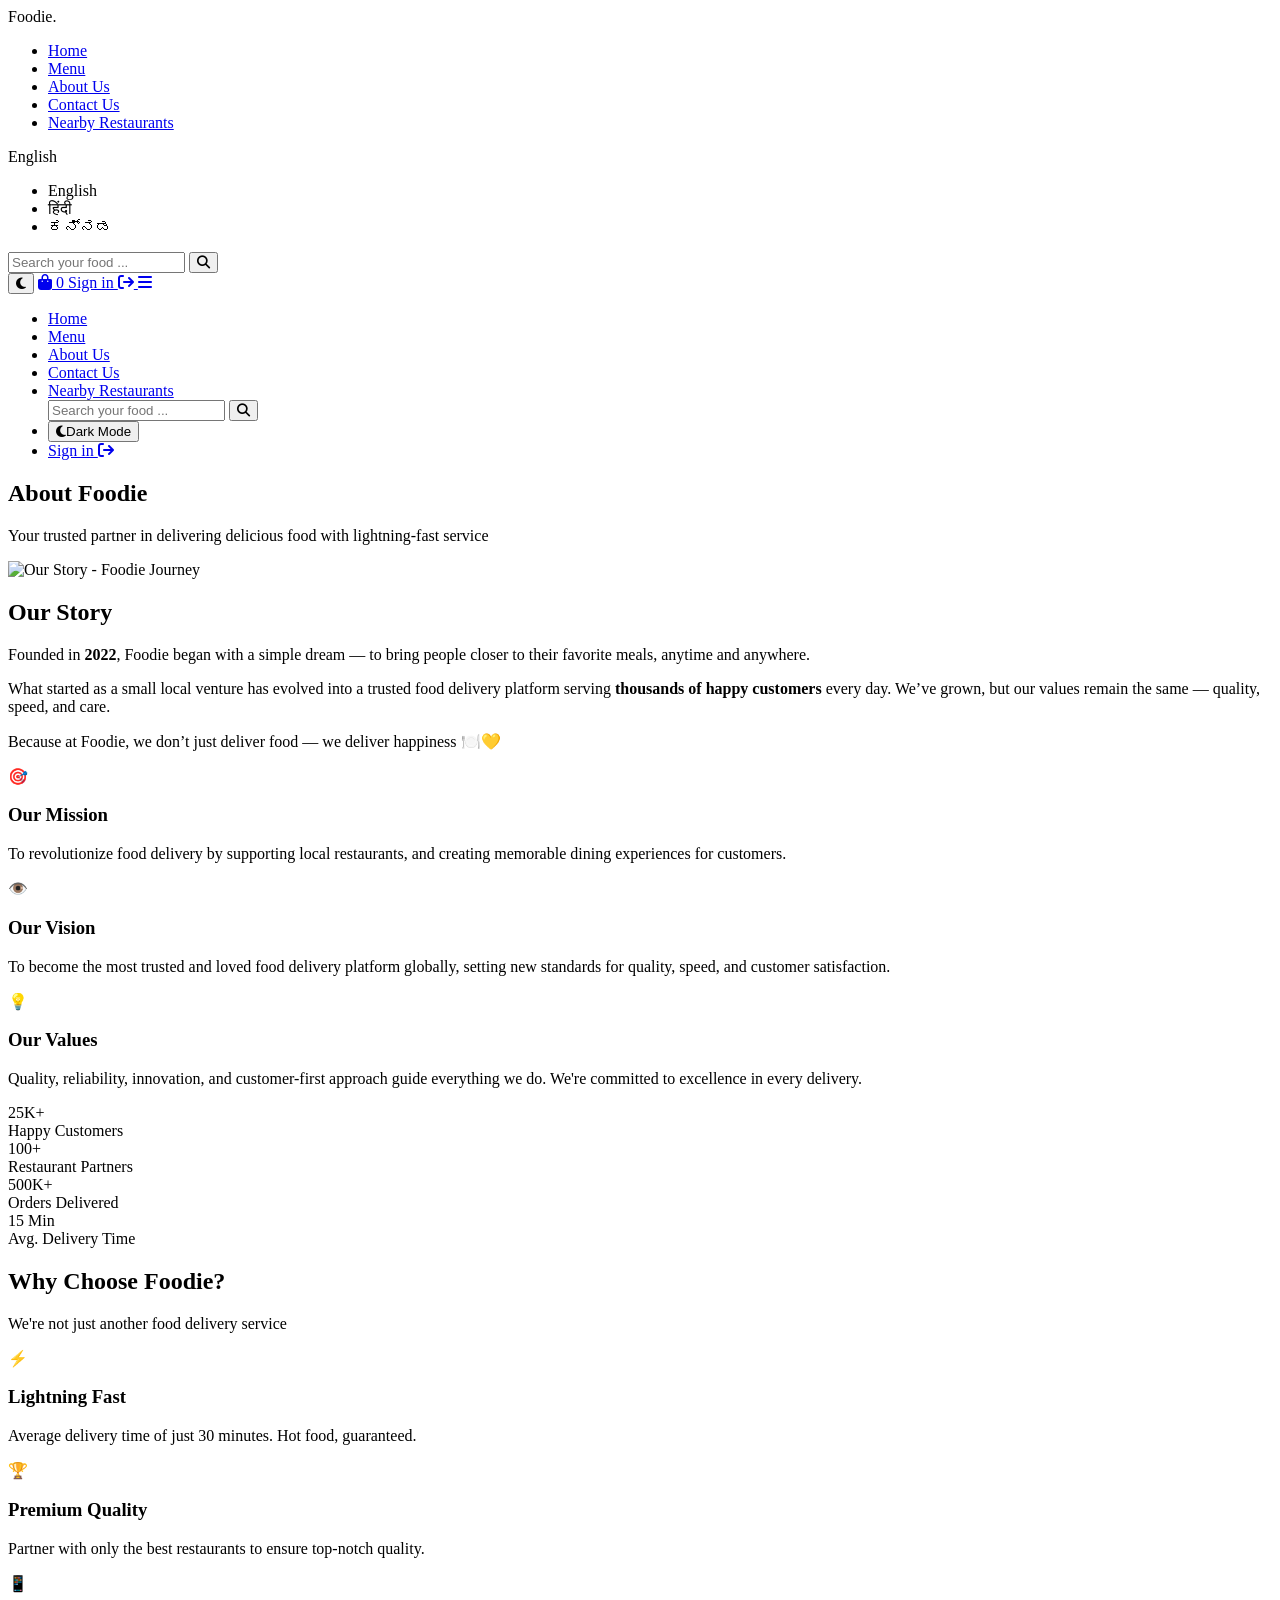
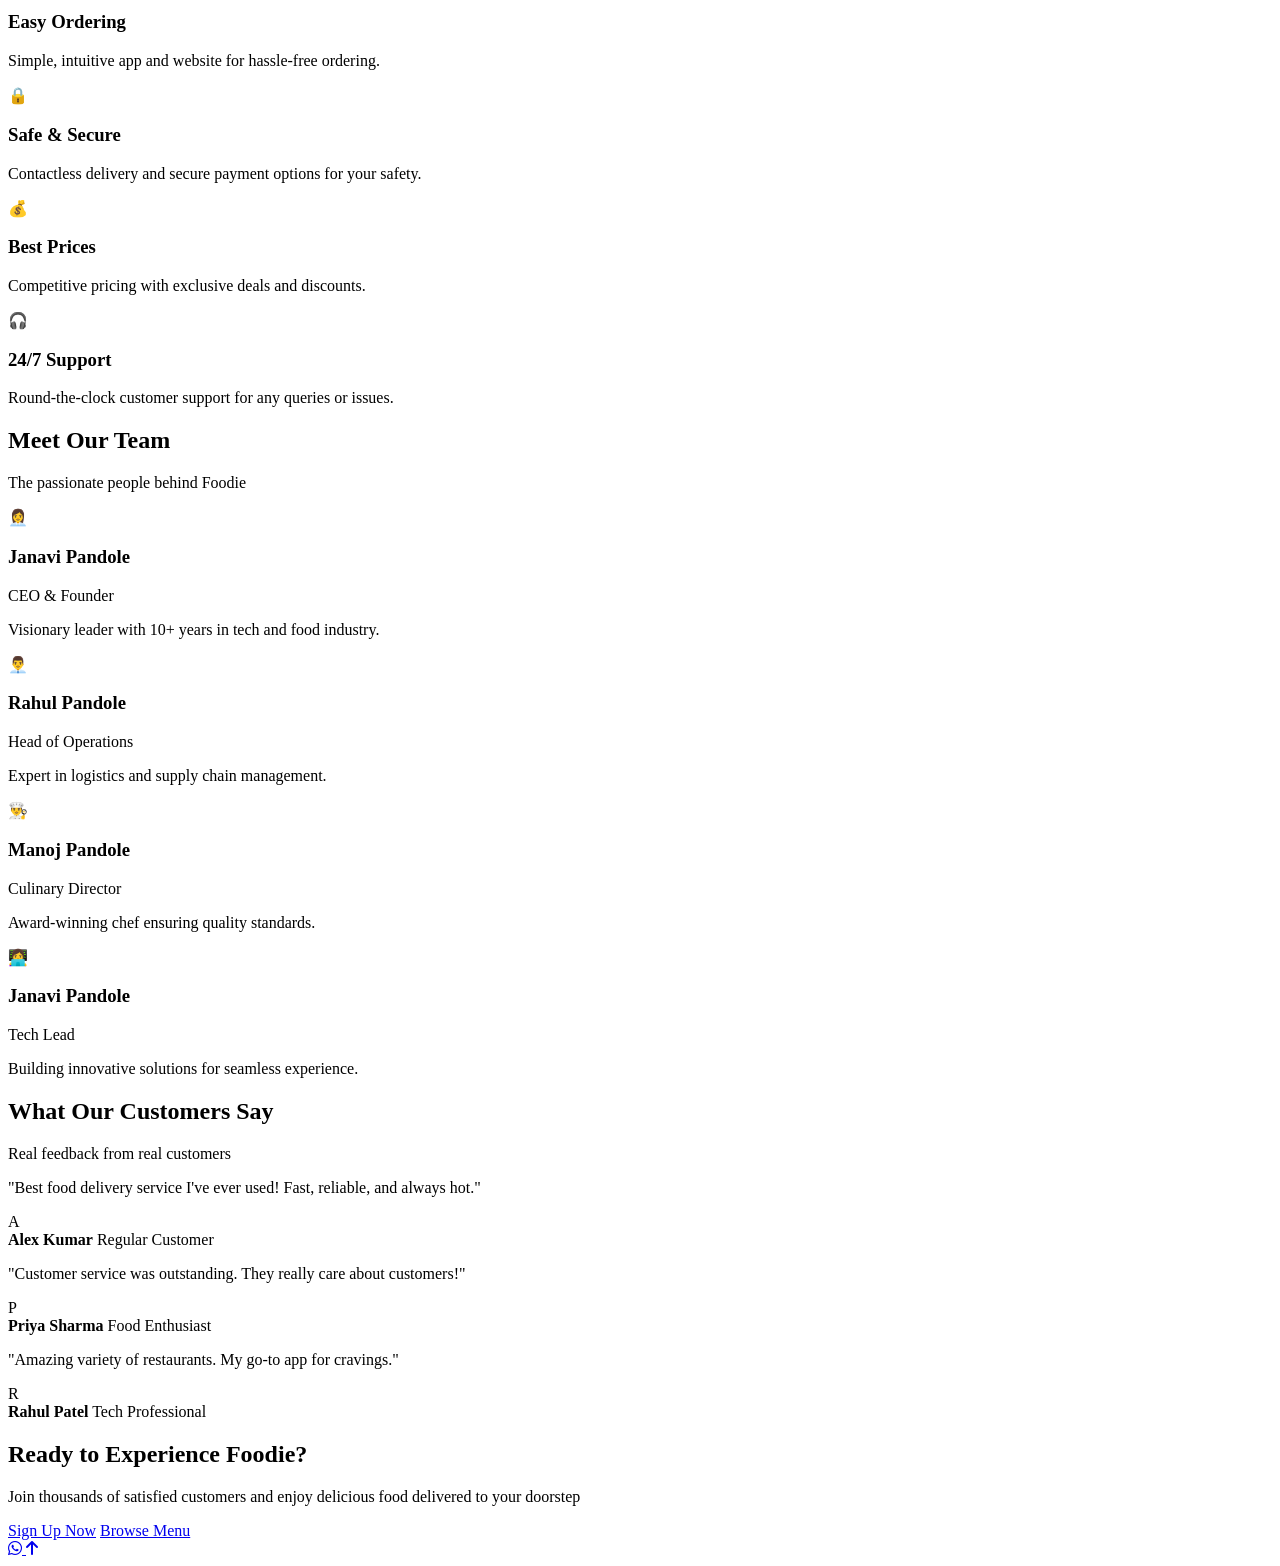
==== html/aboutUs.html @ 77c53226 "Merge pull request #529 from Dipanita45/main Add Kannada Language Support to Language Selector" ====
<!DOCTYPE html>
<html lang="en">

<head>
    <meta charset="UTF-8" />
    <meta name="viewport" content="width=device-width, initial-scale=1.0" />
    <title>Foodie - About Us</title>

    <script>
        // Immediately apply saved theme to prevent FOUC
        (function () {
            const savedTheme = localStorage.getItem('theme');
            if (savedTheme === 'dark') {
                document.documentElement.setAttribute('data-theme', 'dark');
            }
        })();
    </script>

    <link rel="icon" href="../imgs/favicon.webp" type="image/webp" />

    <!-- Font (valid CDN) -->
    <link rel="stylesheet" href="https://cdnjs.cloudflare.com/ajax/libs/font-awesome/6.5.0/css/all.min.css" />

    <link rel="stylesheet" href="../css/style.css">
    <link rel="stylesheet" href="../css/aboutUs.css" />
    <link rel="stylesheet" href="../css/cursor.css">

</head>


<body>
    <header>
        <nav class="navbar flex between wrapper">
            <div class="logo">Foodie.</div>

            <!-- DESKTOP MENU -->
            <ul class="navList flex gap-3 between">
                <li><a class="active" href="./index.html#home" data-i18n="nav.home">Home</a></li>
                <li><a href="./menu.html" data-i18n="nav.menu">Menu</a></li>
                <li><a href="./aboutUs.html" data-i18n="nav.about">About Us</a></li>
                <li><a href="./contactUs.html" data-i18n="nav.contact">Contact Us</a></li>
                <li><a href="nearbyres.html" data-i18n="nav.nearby">Nearby Restaurants</a></li>
            </ul>
            <div class="desktop-action flex gap-2">
                <!-- Language Selector -->
                <div class="custom-select" id="language-custom-select">
                    <div class="selected" tabindex="0" aria-haspopup="listbox" aria-expanded="false"
                        aria-labelledby="language-custom-select">
                        English
                    </div>
                    <ul class="options" role="listbox" tabindex="-1">
                        <li data-value="en" role="option" aria-selected="true">English</li>
                        <li data-value="hi" role="option">हिंदी</li>
                        <li data-value="kn" role="option">ಕನ್ನಡ</li>
                    </ul>
                </div>

                <!-- Search Input -->
                <form class="navbar-search" action="#" method="get">
                    <input type="text" name="search" id="navbar-search" placeholder="Search your food ..."
                        aria-label="Search menu items">
                    <button type="submit" id="navbar-search-btn" aria-label="Search">
                        <i class="fa-solid fa-magnifying-glass"></i>
                    </button>
                </form>

                <!-- Theme toggle -->
                <button class="desktop-action theme-toggle" aria-label="Toggle dark mode">
                    <i class="fa-solid fa-moon"></i>
                </button>

                <!-- Cart Icon -->
                <a href="./checkout.html" class="cart-icon">
                    <i class="fa-solid fa-bag-shopping"></i>
                    <span class="cart-value">0</span>
                </a>

                <!-- Sign-in button -->
                <a href="./signup.html" class="btn">
                    Sign in&nbsp;<i class="fa-solid fa-arrow-right-from-bracket"></i>
                </a>

                <!-- Hamburger -->
                <a href="#" class="hamberger"><i class="fa-solid fa-bars"></i></a>
            </div>


            <!-- MOBILE MENU -->
            <ul class="mobile-menu">
                <li><a class="active" href="./index.html#home" data-i18n="nav.home">Home</a></li>
                <li><a href="./menu.html" data-i18n="nav.menu">Menu</a></li>
                <li><a href="./aboutUs.html" data-i18n="nav.about">About Us</a></li>
                <li><a href="./contactUs.html" data-i18n="nav.contact">Contact Us</a></li>
                <li><a href="nearbyres.html" data-i18n="nav.nearby">Nearby Restaurants</a></li>
                <!-- Search Input -->
                <form class="navbar-search" action="#" method="get">
                    <input type="text" name="search" id="navbar-search" placeholder="Search your food ..."
                        aria-label="Search menu items">
                    <button type="submit" id="navbar-search-btn" aria-label="Search">
                        <i class="fa-solid fa-magnifying-glass"></i>
                    </button>
                </form>
                <li>
                    <button class="theme-toggle mobile-theme-toggle" aria-label="Toggle dark mode">
                        <i class="fa-solid fa-moon"></i><span>Dark Mode</span>
                    </button>
                </li>
                <li>
                    <a href="./signup.html" class="btn">
                        Sign in&nbsp;<i class="fa-solid fa-arrow-right-from-bracket"></i>
                    </a>
                </li>
            </ul>
        </nav>
    </header>

    <!-- Hero Section -->
    <section class="hero">
        <h1>About <span id="foodie-color">Foodie</span></h1>
        <p data-i18n="aboutUs.hero.subtitle">Your trusted partner in delivering delicious food with lightning-fast
            service</p>
    </section>
    <!-- Our Story Section -->
    <section class="story-section">
        <div class="story-wrapper">
            <div class="story-image">
                <img src="https://images.unsplash.com/photo-1504674900247-0877df9cc836"
                    alt="Our Story - Foodie Journey">
            </div>

            <div class="story-text">
                <h2 class="story-title">Our Story</h2>
                <p class="story-intro">
                    Founded in <strong>2022</strong>, <span class="brand">Foodie</span> began with a simple dream —
                    to bring people closer to their favorite meals, anytime and anywhere.
                </p>
                <p>
                    What started as a small local venture has evolved into a trusted food delivery platform
                    serving <strong>thousands of happy customers</strong> every day. We’ve grown, but our values
                    remain the same — quality, speed, and care.
                </p>
                <p class="story-highlight">
                    Because at <span class="brand">Foodie</span>, we don’t just deliver food —
                    <span class="highlight-text">we deliver happiness 🍽️💛</span>
                </p>
            </div>
        </div>
    </section>



    <section class="mission-section">
        <div class="mission-container">

            <div class="mission-card">
                <div class="mission-inner">
                    <div class="mission-front">
                        <div class="mission-icon">🎯</div>
                        <h3 data-i18n="aboutUs.mission.mission.title">Our Mission</h3>
                    </div>
                    <div class="mission-back">
                        <p data-i18n="aboutUs.mission.mission.description">To revolutionize food delivery by supporting
                            local restaurants, and creating memorable dining experiences for customers.</p>
                    </div>
                </div>
            </div>

            <div class="mission-card">
                <div class="mission-inner">
                    <div class="mission-front">
                        <div class="mission-icon">👁️</div>
                        <h3 data-i18n="aboutUs.mission.vision.title">Our Vision</h3>
                    </div>
                    <div class="mission-back">
                        <p data-i18n="aboutUs.mission.vision.description">To become the most trusted and loved food
                            delivery platform globally, setting new standards for quality, speed, and customer
                            satisfaction.</p>
                    </div>
                </div>
            </div>

            <div class="mission-card">
                <div class="mission-inner">
                    <div class="mission-front">
                        <div class="mission-icon">💡</div>
                        <h3 data-i18n="aboutUs.mission.values.title">Our Values</h3>
                    </div>
                    <div class="mission-back">
                        <p data-i18n="aboutUs.mission.values.description">Quality, reliability, innovation, and
                            customer-first approach guide everything we do. We're committed to excellence in every
                            delivery.</p>
                    </div>
                </div>
            </div>

        </div>
    </section>


    <!-- Stats Section -->
    <section class="stats-section">
        <div class="stats-container">
            <div class="stat-card">
                <div class="stat-number">25K+</div>
                <div class="stat-label" data-i18n="aboutUs.stats.customers">Happy Customers</div>
            </div>
            <div class="stat-card">
                <div class="stat-number">100+</div>
                <div class="stat-label" data-i18n="aboutUs.stats.partners">Restaurant Partners</div>
            </div>
            <div class="stat-card">
                <div class="stat-number">500K+</div>
                <div class="stat-label" data-i18n="aboutUs.stats.orders">Orders Delivered</div>
            </div>
            <div class="stat-card">
                <div class="stat-number">15 Min</div>
                <div class="stat-label" data-i18n="aboutUs.stats.time">Avg. Delivery Time</div>
            </div>
        </div>
    </section>

    <!-- Why Choose Us Section -->
    <section class="why-choose-section">
        <div class="why-choose-header">
            <h2 data-i18n="aboutUs.whyChoose.title">Why Choose Foodie?</h2>
            <p data-i18n="aboutUs.whyChoose.subtitle">We're not just another food delivery service</p>
        </div>
        <div class="features-grid">
            <div class="feature-card">
                <div class="feature-icon">⚡</div>
                <h3 data-i18n="aboutUs.whyChoose.features.fast.title">Lightning Fast</h3>
                <p data-i18n="aboutUs.whyChoose.features.fast.description">Average delivery time of just 30 minutes. Hot
                    food, guaranteed.</p>
            </div>
            <div class="feature-card">
                <div class="feature-icon">🏆</div>
                <h3 data-i18n="aboutUs.whyChoose.features.quality.title">Premium Quality</h3>
                <p data-i18n="aboutUs.whyChoose.features.quality.description">Partner with only the best restaurants to
                    ensure top-notch quality.</p>
            </div>
            <div class="feature-card">
                <div class="feature-icon">📱</div>
                <h3 data-i18n="aboutUs.whyChoose.features.easy.title">Easy Ordering</h3>
                <p data-i18n="aboutUs.whyChoose.features.easy.description">Simple, intuitive app and website for
                    hassle-free ordering.</p>
            </div>
            <div class="feature-card">
                <div class="feature-icon">🔒</div>
                <h3 data-i18n="aboutUs.whyChoose.features.secure.title">Safe & Secure</h3>
                <p data-i18n="aboutUs.whyChoose.features.secure.description">Contactless delivery and secure payment
                    options for your safety.</p>
            </div>
            <div class="feature-card">
                <div class="feature-icon">💰</div>
                <h3 data-i18n="aboutUs.whyChoose.features.prices.title">Best Prices</h3>
                <p data-i18n="aboutUs.whyChoose.features.prices.description">Competitive pricing with exclusive deals
                    and discounts.</p>
            </div>
            <div class="feature-card">
                <div class="feature-icon">🎧</div>
                <h3 data-i18n="aboutUs.whyChoose.features.support.title">24/7 Support</h3>
                <p data-i18n="aboutUs.whyChoose.features.support.description">Round-the-clock customer support for any
                    queries or issues.</p>
            </div>
        </div>
    </section>

    <!-- Team Section -->
    <section class="team-section">
        <div class="team-header">
            <h2 data-i18n="aboutUs.team.title">Meet Our Team</h2>
            <p data-i18n="aboutUs.team.subtitle">The passionate people behind Foodie</p>
        </div>
        <div class="team-grid">
            <div class="team-card">
                <div class="team-photo">👩‍💼</div>
                <h3 data-i18n="aboutUs.team.members.janavi.name">Janavi Pandole</h3>
                <p class="team-role" data-i18n="aboutUs.team.members.janavi.role">CEO & Founder</p>
                <p class="team-bio" data-i18n="aboutUs.team.members.janavi.bio">Visionary leader with 10+ years in tech
                    and food industry.</p>
            </div>
            <div class="team-card">
                <div class="team-photo">👨‍💼</div>
                <h3 data-i18n="aboutUs.team.members.rahul.name">Rahul Pandole</h3>
                <p class="team-role" data-i18n="aboutUs.team.members.rahul.role">Head of Operations</p>
                <p class="team-bio" data-i18n="aboutUs.team.members.rahul.bio">Expert in logistics and supply chain
                    management.</p>
            </div>
            <div class="team-card">
                <div class="team-photo">👨‍🍳</div>
                <h3 data-i18n="aboutUs.team.members.manoj.name">Manoj Pandole</h3>
                <p class="team-role" data-i18n="aboutUs.team.members.manoj.role">Culinary Director</p>
                <p class="team-bio" data-i18n="aboutUs.team.members.manoj.bio">Award-winning chef ensuring quality
                    standards.</p>
            </div>
            <div class="team-card">
                <div class="team-photo">👩‍💻</div>
                <h3 data-i18n="aboutUs.team.members.janaviTech.name">Janavi Pandole</h3>
                <p class="team-role" data-i18n="aboutUs.team.members.janaviTech.role">Tech Lead</p>
                <p class="team-bio" data-i18n="aboutUs.team.members.janaviTech.bio">Building innovative solutions for
                    seamless experience.</p>
            </div>
        </div>
    </section>

    <!-- Testimonials Section -->
    <section class="testimonials-section">
        <div class="testimonials-header">
            <h2>What Our Customers Say</h2>
            <p>Real feedback from real customers</p>
        </div>

        <div class="testimonial-slider">
            <div class="testimonial-track">

                <!-- Card 1 -->
                <div class="testimonial-card" data-rating="5">
                    <div class="stars">
                        <span class="stars-fill"></span>
                    </div>
                    <p class="testimonial-text">
                        "Best food delivery service I've ever used! Fast, reliable, and always hot."
                    </p>
                    <div class="testimonial-author">
                        <div class="author-avatar">A</div>
                        <div>
                            <strong>Alex Kumar</strong>
                            <span>Regular Customer</span>
                        </div>
                    </div>
                </div>

                <!-- Card 2 -->
                <div class="testimonial-card" data-rating="5">
                    <div class="stars">
                        <span class="stars-fill"></span>
                    </div>
                    <p class="testimonial-text">
                        "Customer service was outstanding. They really care about customers!"
                    </p>
                    <div class="testimonial-author">
                        <div class="author-avatar">P</div>
                        <div>
                            <strong>Priya Sharma</strong>
                            <span>Food Enthusiast</span>
                        </div>
                    </div>
                </div>

                <!-- Card 3 -->
                <div class="testimonial-card" data-rating="4">
                    <div class="stars">
                        <span class="stars-fill"></span>
                    </div>
                    <p class="testimonial-text">
                        "Amazing variety of restaurants. My go-to app for cravings."
                    </p>
                    <div class="testimonial-author">
                        <div class="author-avatar">R</div>
                        <div>
                            <strong>Rahul Patel</strong>
                            <span>Tech Professional</span>
                        </div>
                    </div>
                </div>

            </div>
        </div>
    </section>


    <!-- CTA Section -->
    <section class="cta-section">
        <div class="cta-content">
            <h2 data-i18n="aboutUs.cta.title">Ready to Experience Foodie?</h2>
            <p data-i18n="aboutUs.cta.subtitle">Join thousands of satisfied customers and enjoy delicious food delivered
                to your doorstep</p>
            <div class="cta-buttons">
                <a href="../html/signup.html" class="cta-btn primary" data-i18n="aboutUs.cta.signUp">Sign Up Now</a>
                <a href="../html/menu.html" class="cta-btn primary" data-i18n="aboutUs.cta.browseMenu">Browse Menu</a>
            </div>
        </div>
    </section>
    <footer id="contacts" data-aos="fade-up"></footer>

    <a href="https://wa.me/911234567890" class="whatsapp-fab" target="_blank" rel="noopener noreferrer"
        aria-label="Chat on WhatsApp" title="Chat on WhatsApp">
        <i class="fa-brands fa-whatsapp"></i>
    </a>

    <a href="#home" class="back-to-top" aria-label="Back to top">
        <i class="fa-solid fa-arrow-up"></i>
    </a>

    <script>
        // Theme Toggle with smooth icon transition
        (function () {
            const themeToggles = document.querySelectorAll('.theme-toggle');
            const html = document.documentElement;

            // Initial theme setting is now handled by the inline script in the head.
            // This script only updates the icon and sets up event listeners.

            // Update icon based on theme (guarded)
            function updateThemeIcon() {
                themeToggles.forEach(toggle => {
                    if (!toggle) return;
                    const icon = toggle.querySelector('i');
                    if (!icon) return;
                    if (html.getAttribute('data-theme') === 'dark') {
                        icon.style.transform = 'rotate(360deg) scale(0)';
                        setTimeout(() => {
                            icon.className = 'fa-solid fa-sun';
                            icon.style.transform = 'rotate(0deg) scale(1)';
                        }, 250);
                    } else {
                        icon.style.transform = 'rotate(-360deg) scale(0)';
                        setTimeout(() => {
                            icon.className = 'fa-solid fa-moon';
                            icon.style.transform = 'rotate(0deg) scale(1)';
                        }, 250);
                    }
                });
            }

            updateThemeIcon(); // Call once on load to set initial icon

            themeToggles.forEach(toggle => {
                if (toggle) {
                    toggle.addEventListener('click', () => {
                        const currentTheme = html.getAttribute('data-theme');
                        const newTheme = currentTheme === 'dark' ? 'light' : 'dark';
                        html.setAttribute('data-theme', newTheme);
                        localStorage.setItem('theme', newTheme);
                        updateThemeIcon();
                    });
                }
            });
        })();

        // Mobile Menu Toggle (guarded)
        (function () {
            const hamburger = document.querySelector('.hamberger');
            const mobileMenu = document.querySelector('.mobile-menu');
            if (hamburger && mobileMenu) {
                hamburger.addEventListener('click', (e) => {
                    e.preventDefault();
                    mobileMenu.classList.toggle('mobile-menu-active');
                });
            }
        })();

        // Back to Top (guarded)
        (function () {
            const backToTop = document.querySelector('.back-to-top');
            if (!backToTop) return;
            window.addEventListener('scroll', () => {
                if (window.scrollY > 400) backToTop.classList.add('visible');
                else backToTop.classList.remove('visible');
            });
            backToTop.addEventListener('click', (e) => {
                e.preventDefault();
                window.scrollTo({ top: 0, behavior: 'smooth' });
            });
        })();
    </script>
    <script>
        document.querySelectorAll('.testimonial-card').forEach(card => {
            const rating = card.dataset.rating;
            const fill = card.querySelector('.stars-fill');
            fill.style.setProperty('--rating-width', `${rating * 20}%`);
        });
    </script>


    <script src="../js/i18n.js"></script>
    <script src="../js/footer.js"></script>
    <script src="../js/cursor.js"></script>
    <script src="../js/app.js"></script>
    <script src="../js/i18n.js"></script>

</body>

</html>
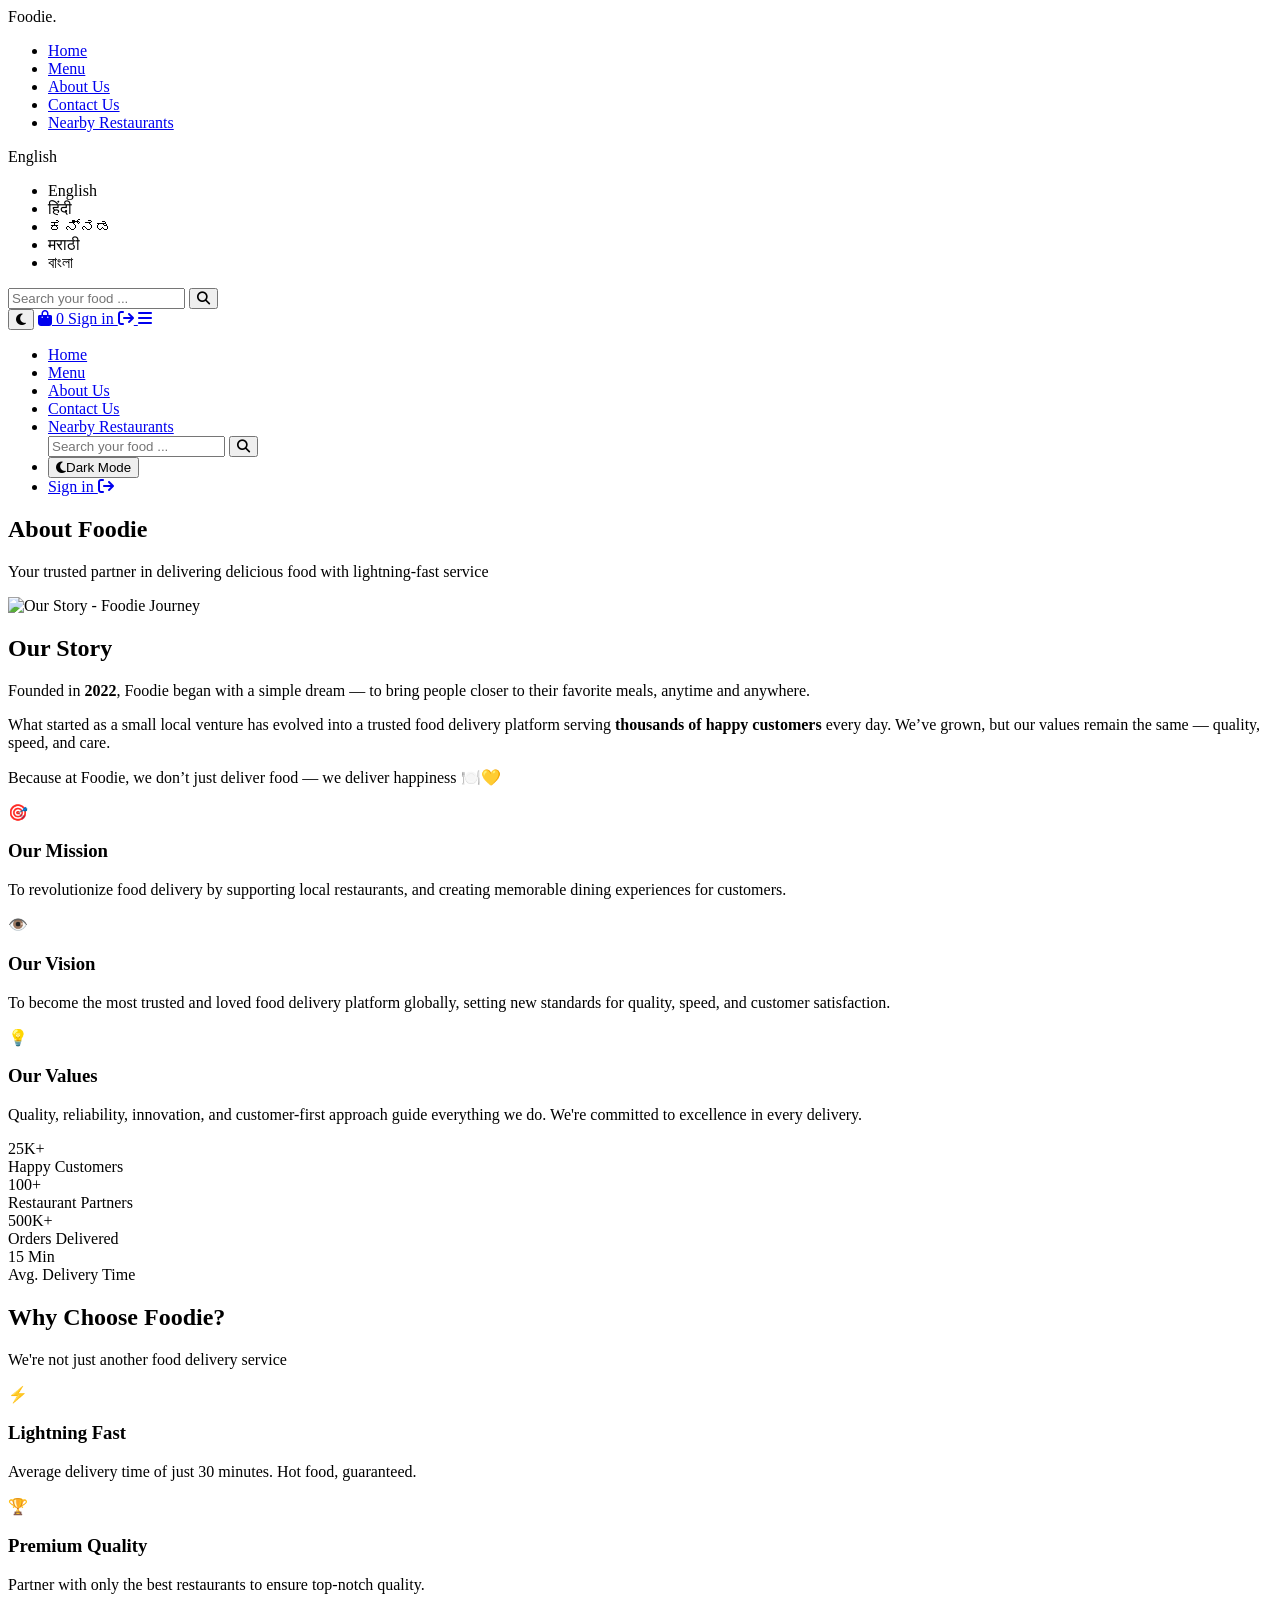
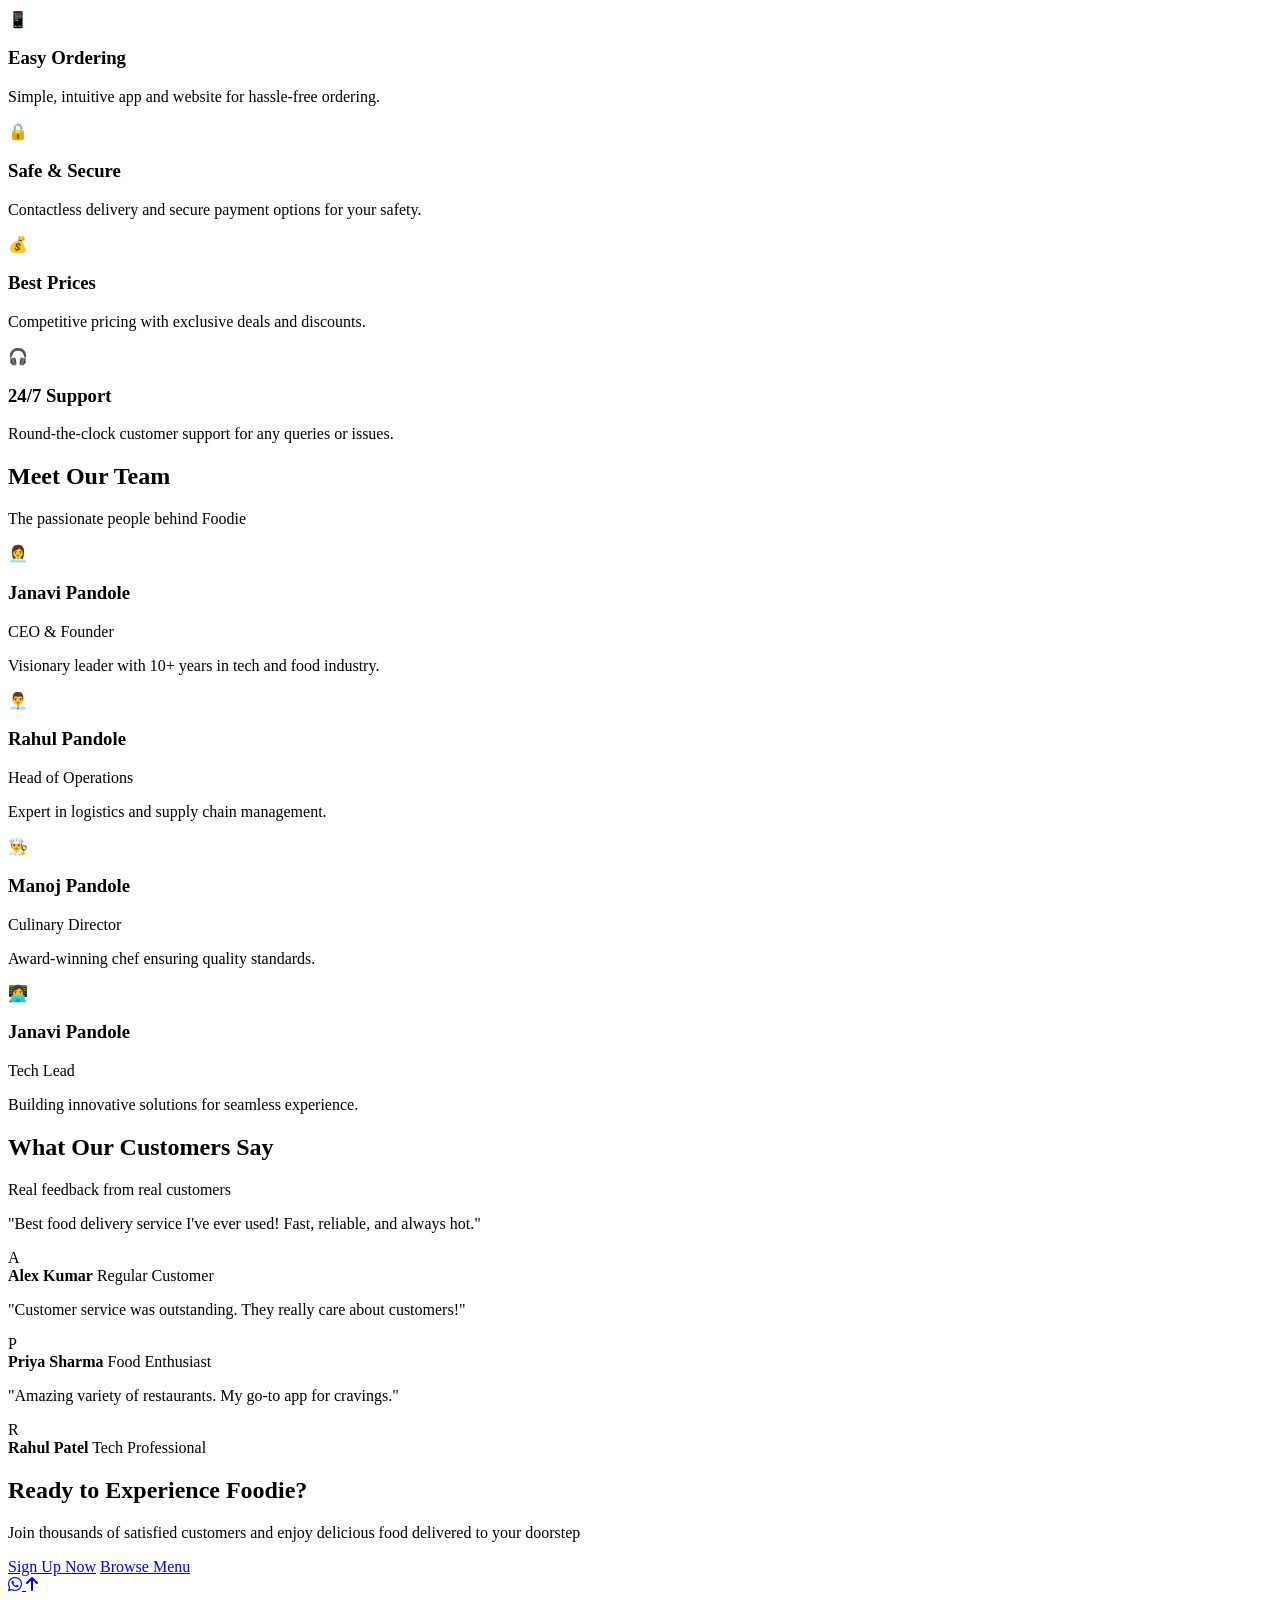
==== commit 7e56f70d: "Updated" ====
--- a/html/aboutUs.html
+++ b/html/aboutUs.html
@@ -52,6 +52,8 @@
                         <li data-value="en" role="option" aria-selected="true">English</li>
                         <li data-value="hi" role="option">हिंदी</li>
                         <li data-value="kn" role="option">ಕನ್ನಡ</li>
+                        <li data-value="mr" role="option">मराठी</li>
+                        <li data-value="bn" role="option">বাংলা</li>
                     </ul>
                 </div>
 
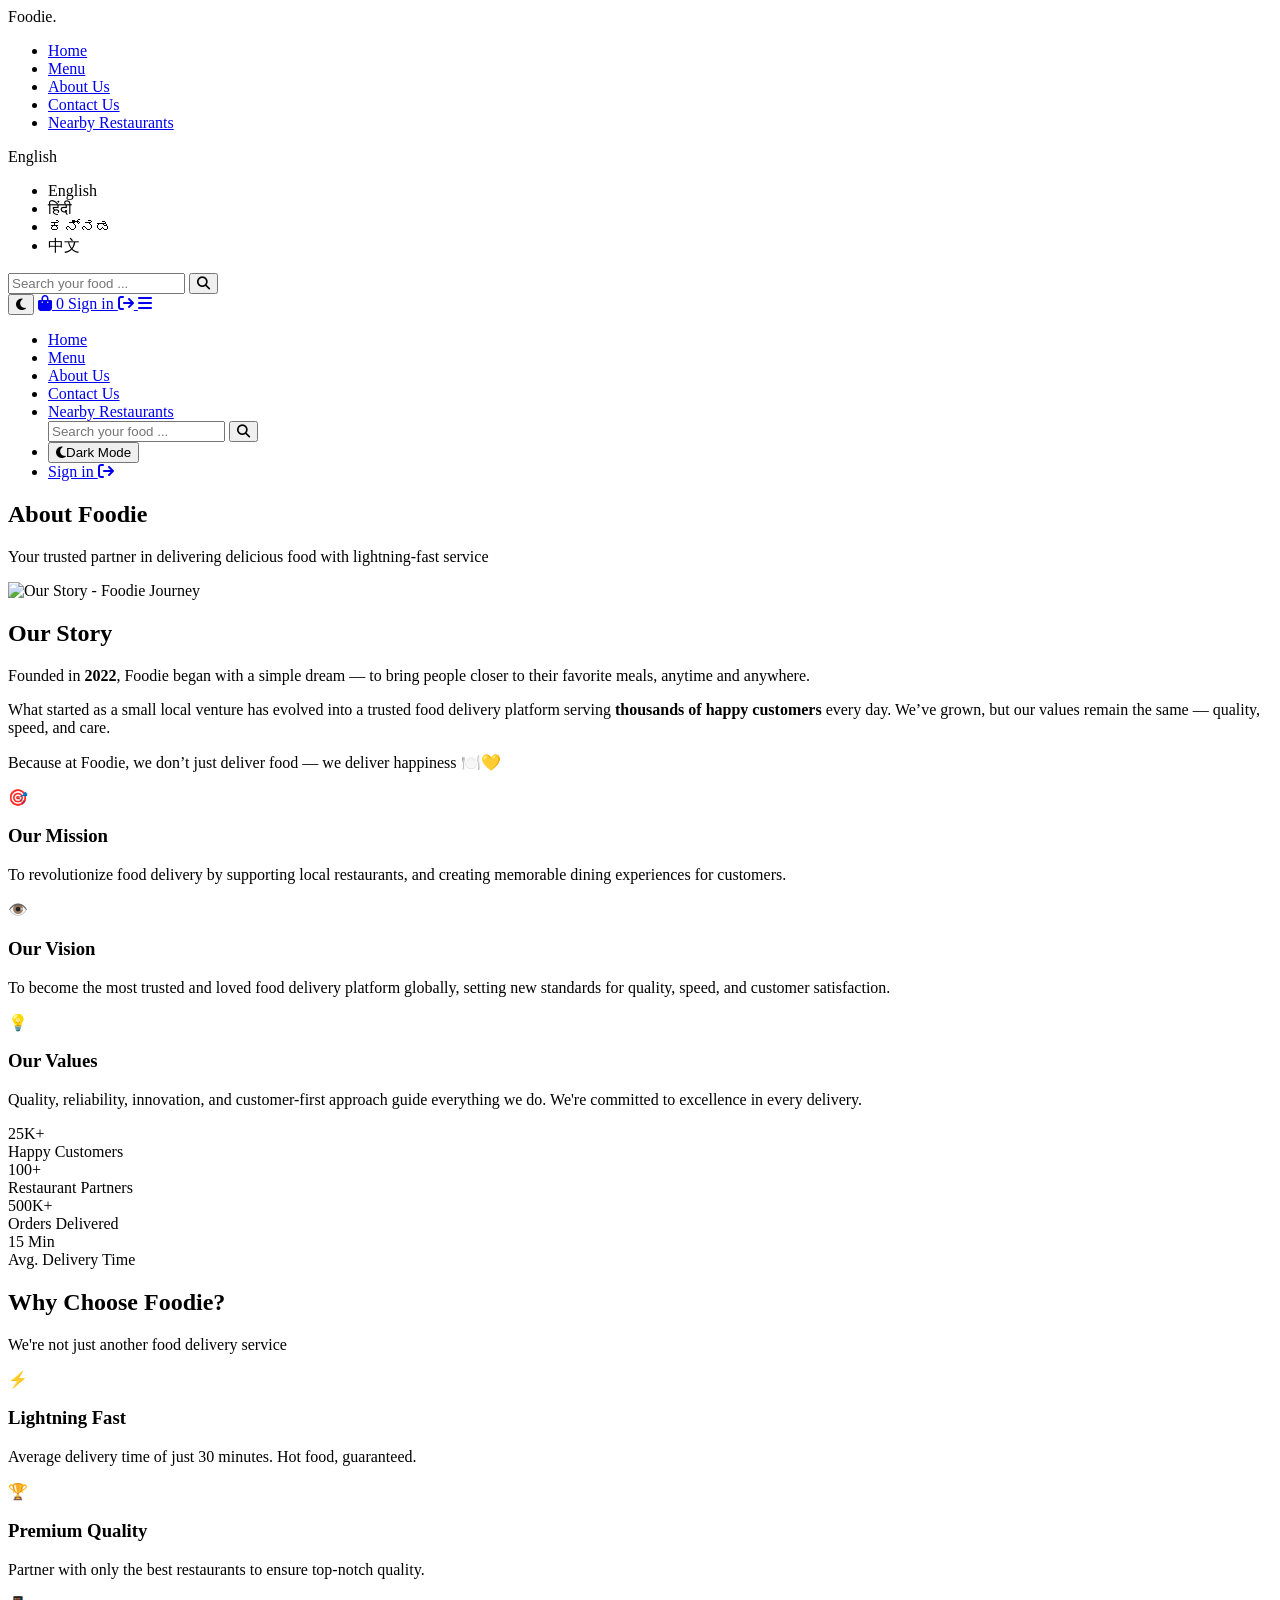
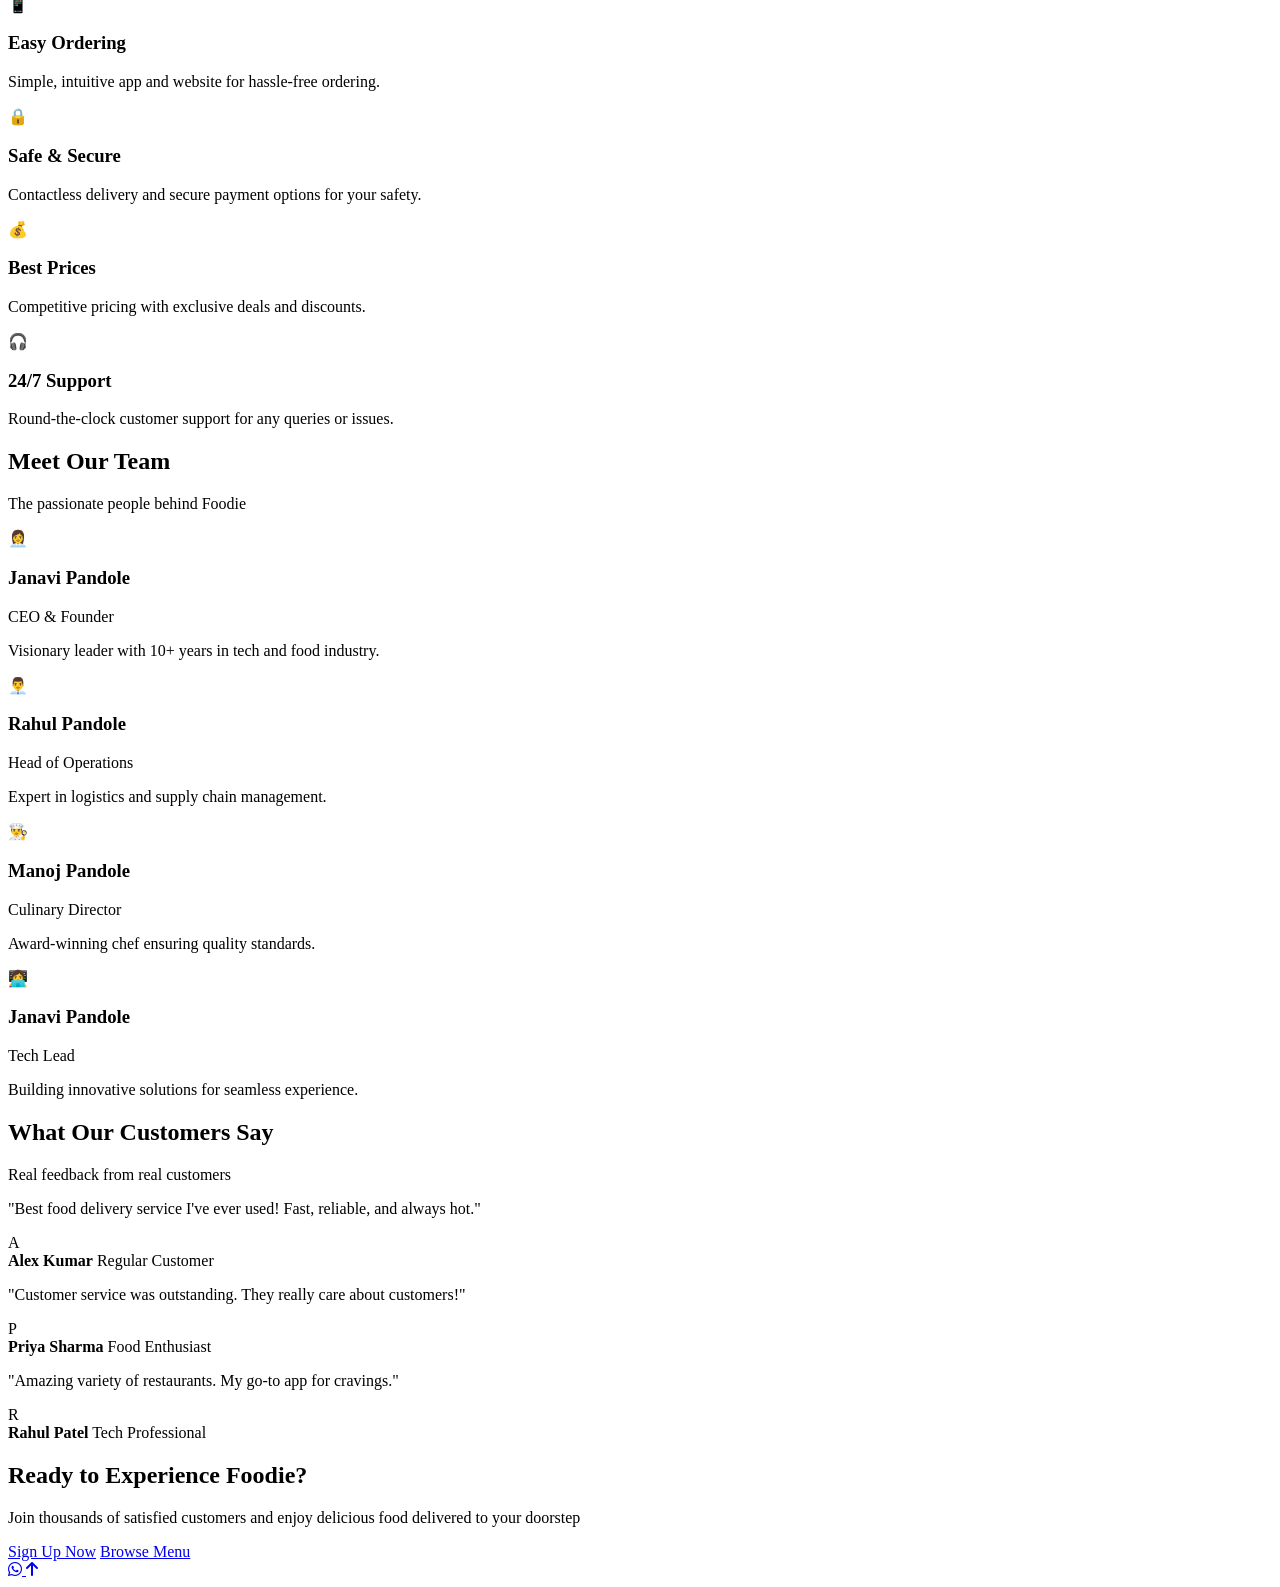
==== commit db7c7618: "Updated" ====
--- a/html/aboutUs.html
+++ b/html/aboutUs.html
@@ -52,8 +52,7 @@
                         <li data-value="en" role="option" aria-selected="true">English</li>
                         <li data-value="hi" role="option">हिंदी</li>
                         <li data-value="kn" role="option">ಕನ್ನಡ</li>
-                        <li data-value="mr" role="option">मराठी</li>
-                        <li data-value="bn" role="option">বাংলা</li>
+                        <li data-value="ch" role="option">中文</li>
                     </ul>
                 </div>
 
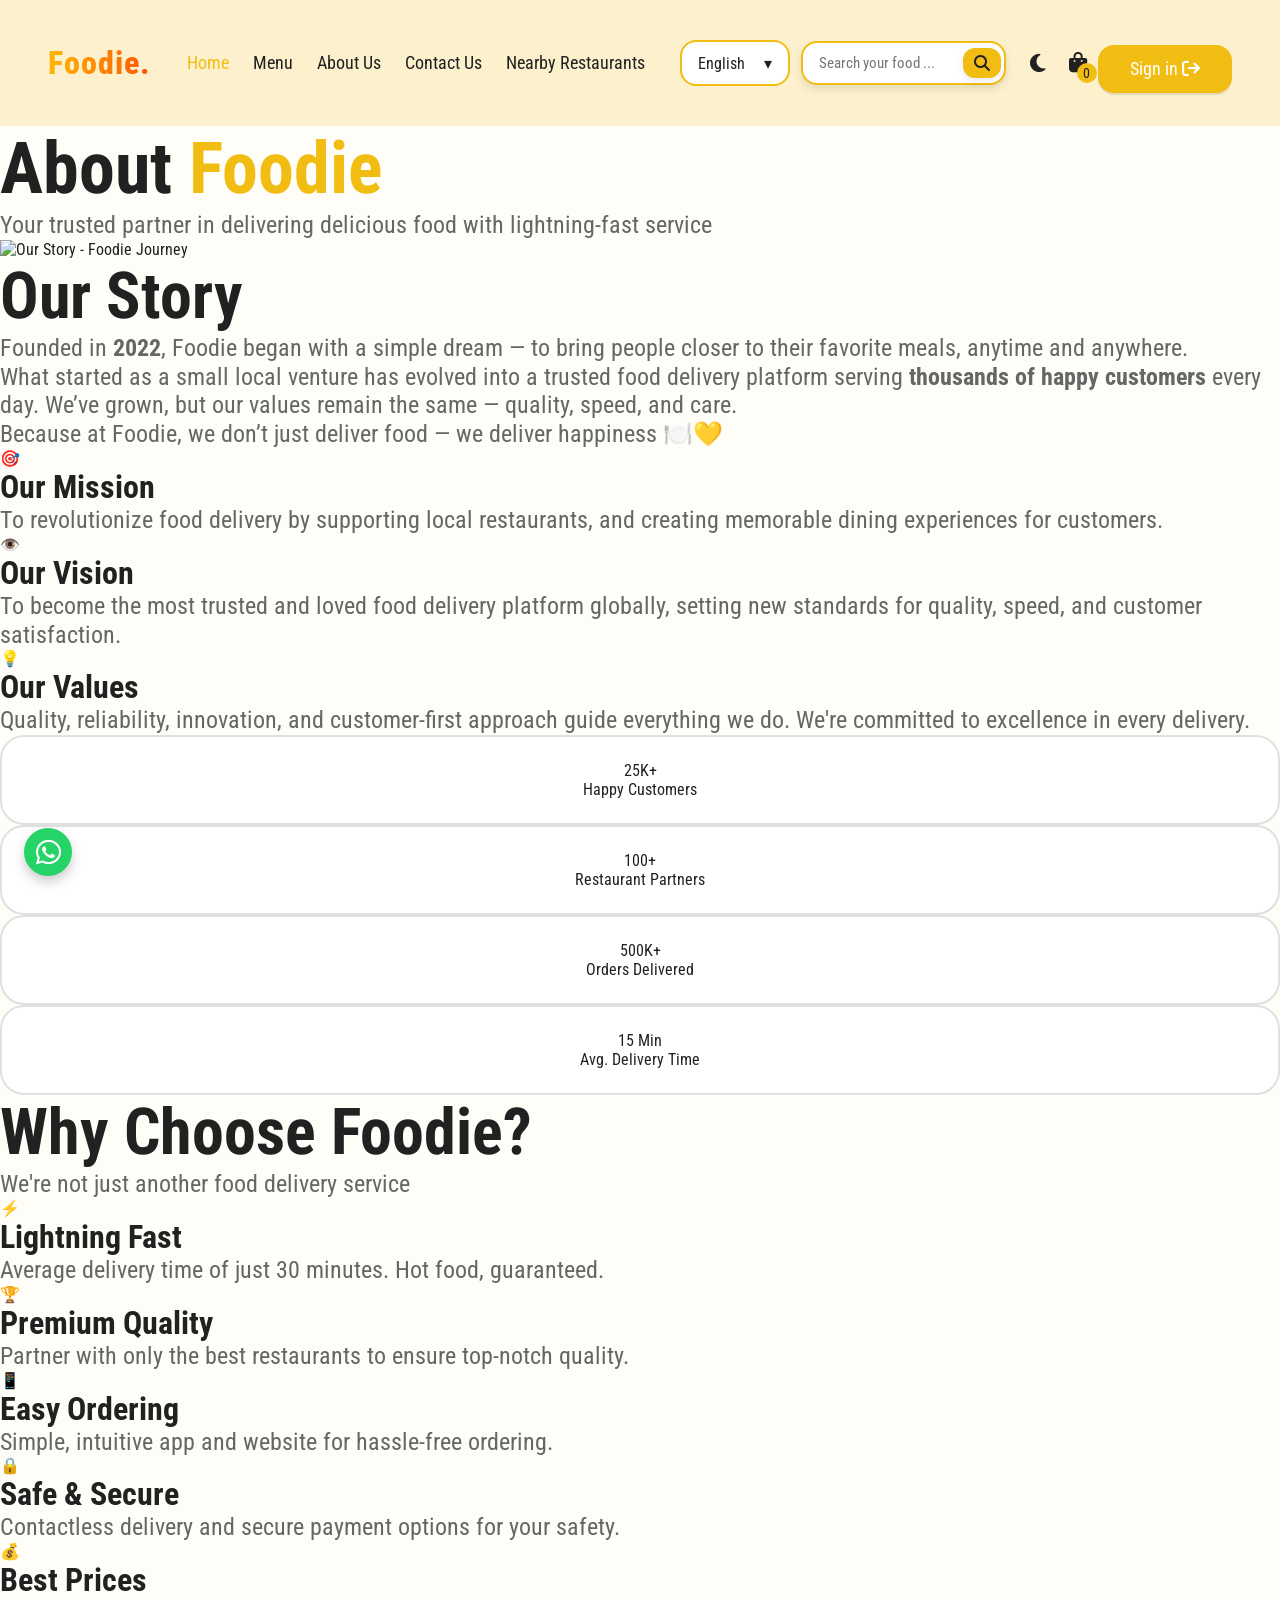
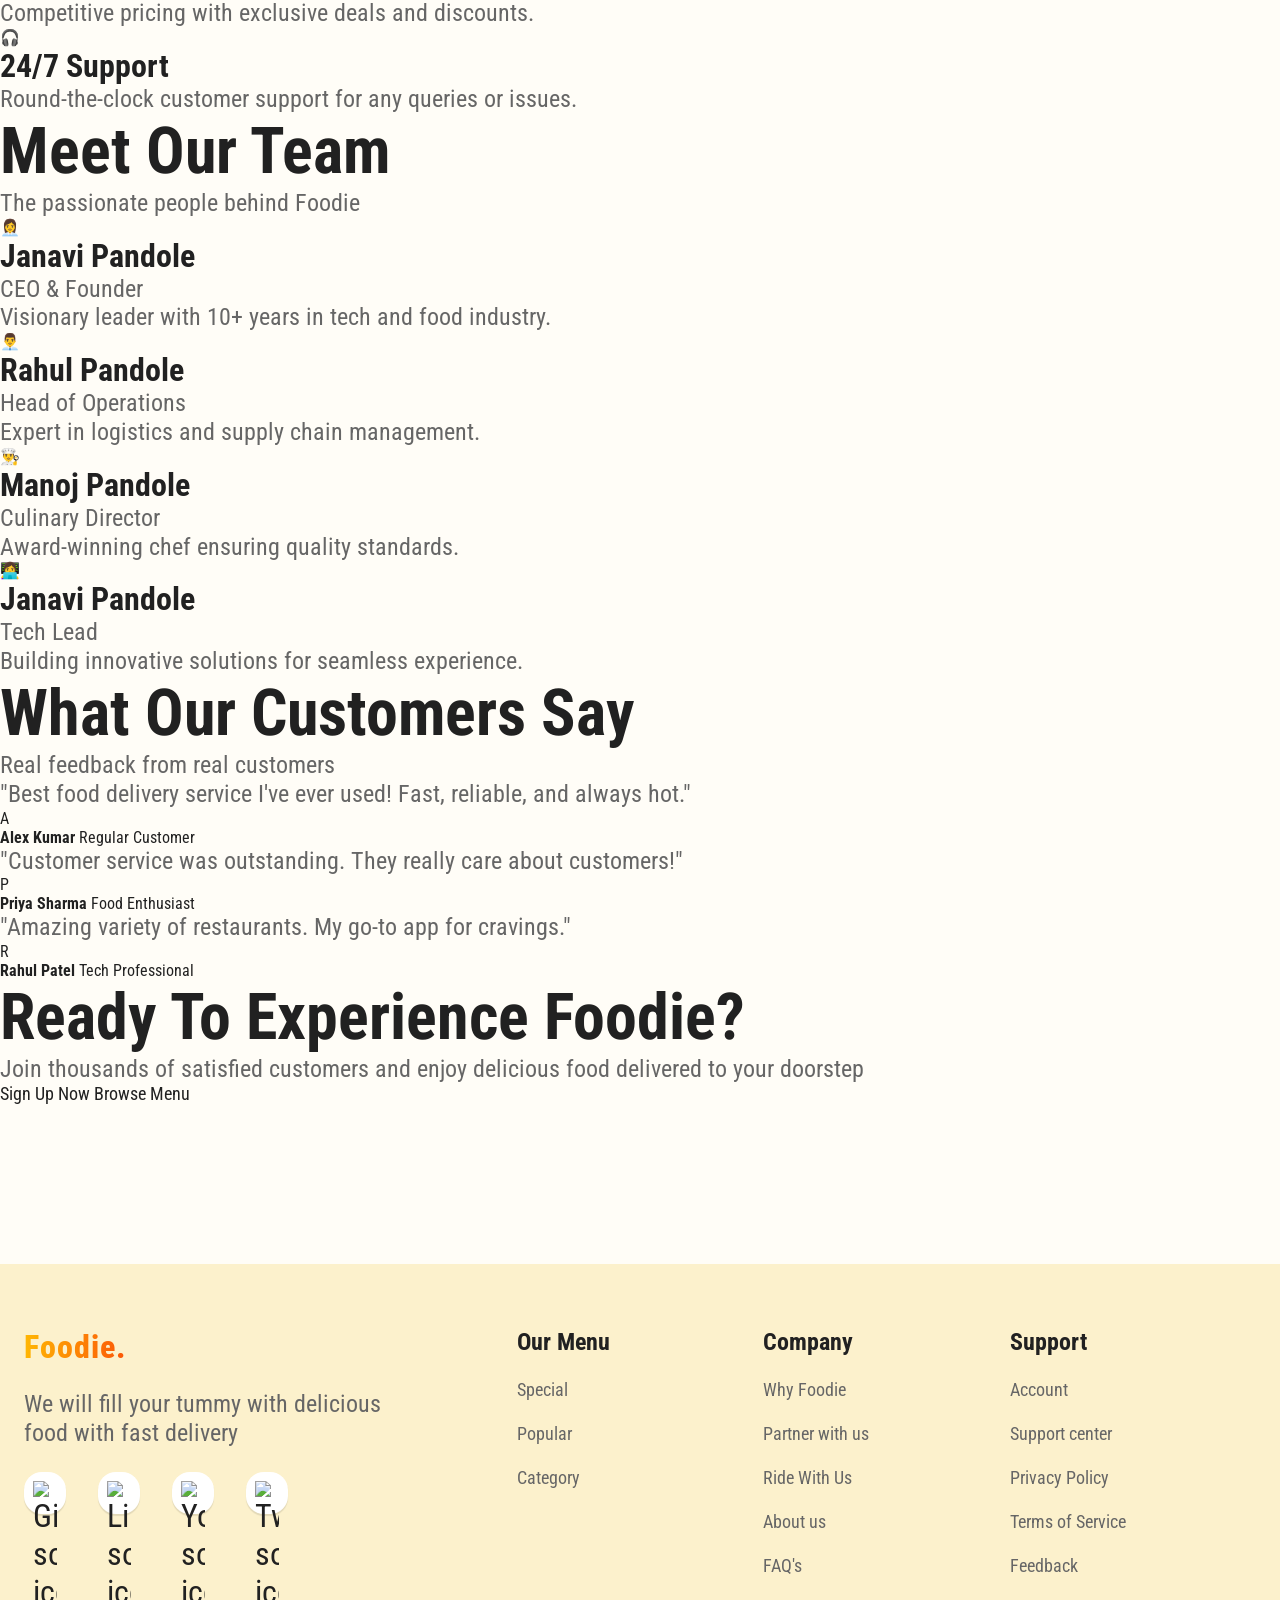
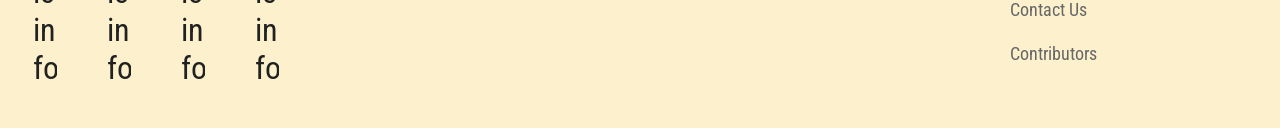
==== commit d7464325: "Merge pull request #565 from udaykiran243/fix/i18n-all-tabs-557 fix: enable i18n language sync acros" ====
--- a/html/aboutUs.html
+++ b/html/aboutUs.html
@@ -475,10 +475,10 @@
 
 
     <script src="../js/i18n.js"></script>
+    <script src="../js/language-dropdown.js"></script>
     <script src="../js/footer.js"></script>
     <script src="../js/cursor.js"></script>
     <script src="../js/app.js"></script>
-    <script src="../js/i18n.js"></script>
 
 </body>
 
--- a/css/style.css
+++ b/css/style.css
@@ -0,0 +1,2262 @@
+    @import url('https://fonts.googleapis.com/css2?family=Lato:ital,wght@0,100;0,300;0,400;0,700;0,900;1,100;1,300;1,400;1,700;1,900&family=Montserrat:wght@100..900&family=Nunito:ital,wght@0,200..1000;1,200..1000&family=PT+Sans:ital,wght@0,400;0,700;1,400;1,700&family=Roboto+Condensed:ital,wght@0,100..900;1,100..900&family=Roboto:wdth,wght@87.5,600&display=swap');
+
+    * {
+        padding: 0;
+        margin: 0;
+        box-sizing: border-box;
+        font-family: "Roboto Condensed";
+    }
+
+    :root {
+        /* Light theme (default) */
+        --lead: #212121;
+        --gold-finger: #F2BD12;
+        --eye-ball: #FFFDF7;
+        --hint-yellow: #FCF1CC;
+        --pure-while: #FFF;
+        --text-primary: #212121;
+        --text-secondary: #666666;
+        --bg-primary: #FFFDF7;
+        --bg-secondary: #FFF;
+        --bg-accent: #FCF1CC;
+        --border-color: #E0E0E0;
+        --shadow: rgba(0, 0, 0, 0.1);
+        --shadow-strong: rgba(0, 0, 0, 0.2);
+        --navbar-bg: transparent;
+        --logo-color: #111;
+        --gold-hover: #e67e22;
+        --success: #27ae60;
+        --error: #e74c3c;
+        --yellow-glow: #f9d423;
+        --light-yellow-glow: #ffe259;
+        --red-touch: #ff4e50;
+        --orange-touch: #ffa751;
+        --gold-glow: #f39c12;
+        --white: #ffffff;
+
+    }
+
+    [data-theme="dark"] {
+        /* Dark theme */
+        --lead: #E0E0E0;
+        --gold-finger: #F2BD12;
+        --eye-ball: #1A1A1A;
+        --hint-yellow: #2D2D2D;
+        --pure-while: #2D2D2D;
+        --text-primary: #E0E0E0;
+        --text-secondary: #B0B0B0;
+        --bg-primary: #1A1A1A;
+        --bg-secondary: #2D2D2D;
+        --bg-accent: #2D2D2D;
+        --border-color: #404040;
+        --shadow: rgba(0, 0, 0, 0.3);
+        --shadow-strong: rgba(0, 0, 0, 0.5);
+        --navbar-bg: transparent;
+        --logo-color: #fff;
+        --text-black:#2a2a2a;
+    }
+
+    /* Dark theme specific improvements */
+    [data-theme="dark"] .order-card {
+        border-color: var(--hint-yellow);
+    }
+
+    [data-theme="dark"] .social-media {
+        background-color: var(--text-secondary) !important;
+    }
+
+    [data-theme="dark"] .social-media:hover {
+        background-color: var(--gold-finger) !important;
+    }
+
+    [data-theme="dark"] .btn:hover {
+        background-color: var(--gold-finger);
+        color: var(--bg-primary);
+    }
+
+    [data-theme="dark"] .quatity-btn {
+        background: var(--gold-finger);
+        color: var(--bg-primary);
+    }
+
+    [data-theme="dark"] .quatity-btn:hover {
+        background: var(--text-primary);
+        color: var(--bg-primary);
+    }
+
+    body {
+        background-color: var(--eye-ball);
+        color: var(--lead);
+        transition: background-color 0.4s ease, color 0.4s ease;
+        padding-top: 14vh;
+        overflow-x: hidden;
+    }
+
+    /* Dark mode overrides */
+    body.dark-mode {
+        --lead: #E0E0E0;
+        --eye-ball: #1c1c1c;
+        --hint-yellow: #4b3b00;
+        --pure-white: #2c2c2c;
+        --gold-finger: #ffca28;
+        background-color: var(--eye-ball);
+        color: var(--lead);
+    }
+
+    .theme-toggle {
+        background: var(--gold-finger);
+        border: none;
+        border-radius: 50%;
+        padding: 0.6rem;
+        font-size: 1.2rem;
+        cursor: pointer;
+        color: var(--lead);
+        transition: background 0.3s ease, transform 0.3s ease;
+    }
+
+    .theme-toggle:hover {
+        transform: rotate(15deg) scale(1.1);
+        background: var(--lead);
+        color: var(--pure-while);
+    }
+
+    html {
+        scroll-behavior: smooth;
+        scroll-padding-top: 14vh;
+    }
+
+    body::-webkit-scrollbar {
+        width: 0;
+    }
+
+    /* BASIC STYLING */
+
+    a {
+        color: var(--text-primary);
+        text-decoration: none;
+        font-size: 1.1rem;
+        transition: color 0.3s ease;
+    }
+
+    .flex {
+        display: flex;
+        align-items: center;
+        flex-wrap: wrap;
+    }
+
+    li {
+        list-style: none;
+    }
+
+    .between {
+        justify-content: space-between;
+    }
+
+    .gap-2 {
+        gap: 2rem;
+    }
+
+    .gap-3 {
+        gap: 3rem;
+    }
+
+    .wrapper {
+        max-width: 1400px;
+        margin: auto;
+        padding-inline: 1.5rem;
+    }
+
+    img {
+        height: auto;
+        max-width: 100%;
+        margin: auto;
+        display: block;
+    }
+
+    .p-top {
+        padding-top: 6rem;
+    }
+
+    .text-center {
+        text-align: center;
+    }
+
+    .mt-4 {
+        margin-top: 4rem;
+    }
+
+    .mt-half {
+        margin-top: 0.5rem;
+    }
+
+    .mt-one {
+        margin-top: 1.5rem;
+    }
+
+    .m-auto {
+        margin: auto;
+    }
+
+    /* HEADER STYLING - UPDATED FOR TRANSPARENT NAVBAR */
+
+    header {
+        position: fixed;
+        top: 0;
+        left: 0;
+        width: 100%;
+        background-color: var(--bg-accent);
+        box-shadow: none;
+        z-index: 1000;
+        transition: background-color 0.3s ease, box-shadow 0.3s ease;
+    }
+
+    header.scrolled {
+        background-color: var(--bg-secondary);
+        box-shadow: 0 2px 5px var(--shadow);
+    }
+
+    /* Override wrapper constraints inside header */
+    header .wrapper,
+    header .navbar.wrapper {
+        max-width: 100% !important;
+        padding-inline: 3rem !important;
+    }
+    .navbar {
+        flex-wrap: nowrap !important;
+    }
+    .navbar-search input {
+        width: 150px !important; /* reduce width */
+    }
+
+    .custom-select {
+        width: 110px !important; /* language select shorter */
+    }
+
+
+    /* Hover effect for navbar links */
+    .navList a {
+        position: relative;
+        color: var(--text-primary);
+        text-decoration: none;
+        transition: color 0.3s ease;
+    }
+
+    /* Add an underline animation */
+    .navList a::after {
+        content: "";
+        position: absolute;
+        left: 0;
+        bottom: -5px;
+        width: 0;
+        height: 2px;
+        background-color: var(--gold-finger);
+        transition: width 0.3s ease;
+    }
+
+    /* On hover — text color + underline animation */
+    .navbar li a:hover,
+    .navbar li a.active {
+        color: var(--gold-finger);
+        /* border-bottom: 1px solid var(--gold-finger); */
+    }
+
+    .navList a:hover::after {
+        width: 100%;
+    }
+
+    .navbar {
+        height: 14vh;
+        width: 100%;
+        display: flex;
+        align-items: center;
+        justify-content: space-between;
+        padding: 0 3rem;
+        background-color: transparent;
+        box-shadow: none;
+    }
+
+    .logo {
+      font-weight: 800;
+      font-size: 2rem;
+      letter-spacing: 1px;
+      text-transform: capitalize;
+      text-decoration: none;
+      background: linear-gradient(90deg, #ffb703, #fb5607, #ff006e, #8338ec, #3a86ff);
+      background-size: 400% 400%;
+      -webkit-background-clip: text;
+      -webkit-text-fill-color: transparent;
+      animation: foodieFlow 6s ease-in-out infinite;
+      transition: transform 0.4s ease, text-shadow 0.4s ease;
+      display: inline-block;
+      cursor: pointer;
+    }
+
+    .logo:hover {
+      transform: scale(1.08) rotate(-2deg);
+      text-shadow: 0 0 12px rgba(255, 183, 3, 0.6),
+                   0 0 20px rgba(255, 0, 110, 0.5),
+                   0 0 30px rgba(58, 134, 255, 0.4);
+    }
+
+    /* Flowing gradient animation */
+    @keyframes foodieFlow {
+      0% { background-position: 0% 50%; }
+      50% { background-position: 100% 50%; }
+      100% { background-position: 0% 50%; }
+    }
+
+.btn {
+    display: inline-block;
+    padding: 0.9rem 2rem;
+    margin-top: 12px;
+    background-color: var(--gold-finger);
+    border: none;
+    border-radius: 1rem;
+    font-size: 1.1rem;
+    box-shadow: rgba(0, 0, 0, 0.1) 0 2px 1px;
+    color: var(--pure-while);
+    transition: 0.3s ease-in-out;
+    border: none;
+}
+
+    .btn:hover {
+        background-color: var(--lead);
+    }
+
+    .cart-icon {
+        color: var(--lead);
+        font-size: 1.3rem;
+        position: relative;
+    }
+
+    .cart-icon .cart-value {
+        position: absolute;
+        top: 50%;
+        right: -10px;
+        font-size: 0.85rem;
+        width: 20px;
+        aspect-ratio: 1;
+        border-radius: 100vh;
+        background-color: var(--gold-finger);
+        color: var(--lead);
+        text-align: center;
+        line-height: 20px;
+    }
+
+    /* THEME TOGGLE BUTTON */
+    .theme-toggle {
+        background: none;
+        border: none;
+        color: var(--text-primary);
+        font-size: 1.3rem;
+        cursor: pointer;
+        padding: 0.5rem;
+        border-radius: 50%;
+        transition: all 0.3s ease;
+        display: flex;
+        align-items: center;
+        justify-content: center;
+        width: 2.5rem;
+        height: 2.5rem;
+    }
+
+    .theme-toggle:hover {
+        background-color: var(--bg-accent);
+        transform: scale(1.1);
+    }
+
+    .theme-toggle i {
+        transition: transform 0.3s ease, color 0.3s ease;
+    }
+
+    .theme-toggle.dark i {
+        transform: rotate(180deg);
+    }
+
+    .theme-toggle:hover i {
+        color: var(--gold-finger);
+    }
+
+    /* LANGUAGE SELECTOR STYLING */
+    /* LANGUAGE SELECTOR CUSTOM DROPDOWN - FIXED */
+    .custom-select {
+        position: relative;
+        background-color: var(--bg-secondary);
+        border: 2px solid var(--gold-finger);
+        border-radius: 1rem;
+        width: 150px;
+        cursor: pointer;
+    }
+    .custom-select .selected {
+        display: flex;
+        align-items: center;
+        justify-content: space-between;
+        padding: 0.7rem 1rem;
+        color: var(--text-primary);
+    }
+    .custom-select .selected::after {
+        content: "\25BE";
+        font-size: 1rem;
+        color: var(--text-primary);
+        margin-left: 0.5rem;
+    }
+    .custom-select .options {
+        position: absolute;
+        top: calc(100% + 4px);
+        left: 0;
+        right: 0;
+        background: var(--bg-secondary);
+        border: 2px solid var(--gold-finger);
+        border-radius: 1rem;
+        box-shadow: 0 5px 10px rgba(0, 0, 0, 0.1);
+        z-index: 10;
+        list-style: none;
+        margin: 0;
+        padding: 0;
+        display: none;
+        opacity: 0;
+        transform: translateY(-6px);
+    }
+    .custom-select.open .options {
+        display: block;
+        animation: customSelectFade 0.25s ease forwards;
+    }
+    .custom-select .options li {
+        padding: 0.7rem 1rem;
+        color: var(--text-primary);
+        cursor: pointer;
+        transition: background 0.2s ease;
+    }
+    .custom-select .options li:hover {
+        background: var(--hint-yellow);
+    }
+    @keyframes customSelectFade {
+        from {
+            opacity: 0;
+            transform: translateY(-6px);
+        }
+        to {
+            opacity: 1;
+            transform: translateY(0);
+        }
+    }
+
+    .mobile-theme-toggle {
+        width: auto;
+        padding: 0.8rem 1.5rem;
+        border-radius: 1rem;
+        background-color: var(--bg-accent);
+        margin: 0.5rem 0;
+        gap: 0.5rem;
+    }
+
+    .mobile-theme-toggle span {
+        font-size: 1rem;
+        font-weight: 500;
+    }
+
+    .desktop-action {
+        display: flex;
+        align-items: center;
+        gap: 1.5rem;
+    }
+
+    .desktop-action .hamberger {
+        font-size: 1.5rem;
+        display: none;
+    }
+
+    .mobile-menu {
+        display: none;
+    }
+
+    /* SECTION STYLING */
+
+    /* HERO SECTION */
+    .hero-section {
+        min-height: calc(100vh - 14vh);
+        margin-top: 1vh;
+    }
+
+    h1 {
+        text-transform: capitalize;
+        font-size: 5.6vw;
+        color: var(--text-primary);
+        transition: color 0.3s ease;
+    }
+
+    h1 span {
+        color: var(--gold-finger);
+    }
+
+    p {
+        font-size: 1.5rem;
+        color: var(--text-secondary);
+        line-height: 1.8rem;
+        font-weight: 400;
+        transition: color 0.3s ease;
+    }
+
+.para {
+    margin-block: 2rem 3rem;
+    max-width: 550px;
+}
+
+    .content,
+    .srevice-card {
+        flex: 1;
+        flex-basis: 300px;
+    }
+
+    .image-container {
+        position: relative;
+        width: 600px;
+        height: 600px;
+        border-radius: 30px;
+        overflow: hidden;
+        perspective: 1000px;
+    }
+
+    .pizza-boy {
+        position: relative;
+        z-index: 1;
+        width: 100%;
+        height: 100%;
+        border-radius: 30px;
+        animation: pizzaSlowSpin 24s linear infinite;
+        transform-origin: center center;
+    }
+
+    .pizza-pause-zone {
+        position: absolute;
+        top: 50%;
+        left: 50%;
+        width: 72%;
+        height: 72%;
+        border-radius: 50%;
+        transform: translate(-50%, -50%);
+        z-index: 2;
+    }
+
+    .pizza-pause-zone:hover ~ .pizza-boy {
+        animation-play-state: paused;
+    }
+
+    @keyframes pizzaSlowSpin {
+        from {
+            transform: rotate(0deg);
+        }
+        to {
+            transform: rotate(360deg);
+        }
+    }
+
+    @media (prefers-reduced-motion: reduce) {
+        .pizza-boy {
+            animation: none;
+        }
+    }
+
+
+    .social-media {
+        background: var(--hint-yellow);
+        width: 3rem;
+        aspect-ratio: 1;
+        border-radius: 1rem;
+        display: flex;
+        font-size: 2rem;
+        align-items: center;
+        box-shadow: rgba(0, 0, 0, 0.1) 0 2px 1px;
+        transition: all 0.5s ease-in-out;
+    }
+
+    .linkdin img {
+        width: 2rem;
+    }
+
+    .social-media:hover {
+        width: 3.2rem;
+    }
+
+    /* SECTION 01 */
+    h5 {
+        text-transform: capitalize;
+        font-size: 1.2rem;
+        letter-spacing: 0.2rem;
+        color: var(--gold-finger);
+    }
+
+    h2 {
+        font-size: 4rem;
+        text-transform: capitalize;
+        color: var(--text-primary);
+        transition: color 0.3s ease;
+    }
+
+    h3 {
+        font-size: 2rem;
+        color: var(--text-primary);
+        transition: color 0.3s ease;
+    }
+
+    .srevice-card h3 {
+        margin-top: 1.5rem;
+        margin-bottom: 1rem;
+    }
+
+    /* SECTION 02 */
+    .order-card {
+        flex: 1;
+        flex-basis: 300px;
+        background: var(--bg-secondary);
+        border: 2px solid var(--gold-finger);
+        border-radius: 2rem;
+        box-shadow:
+            var(--shadow-strong) 8px 8px 8px,
+            var(--shadow-strong) 8px 8px 8px inset;
+        transition: all 0.5s ease-in-out;
+        padding: 0 1rem 1rem 1rem;
+        position: relative;
+    }
+
+    .order-card:hover{
+        transform: translateY(-10px);
+        box-shadow: 0 0 15px 5px rgba(233, 120, 79, 0.514);
+    }
+
+    /* Favorite heart button on cards */
+    .order-card .fav-btn {
+        position: absolute;
+        top: 0.8rem;
+        right: 0.8rem;
+        background: var(--bg-secondary);
+        color: var(--text-secondary);
+        border: 2px solid var(--border-color);
+        width: 2.5rem;
+        height: 2.5rem;
+        border-radius: 50%;
+        display: inline-flex;
+        align-items: center;
+        justify-content: center;
+        cursor: pointer;
+        transition: all 0.2s ease-in-out;
+    }
+
+    .order-card .fav-btn:hover {
+        border-color: var(--gold-finger);
+        color: var(--gold-finger);
+    }
+
+    .order-card .fav-btn.active {
+        background: var(--gold-finger);
+        color: var(--lead);
+        border-color: var(--gold-finger);
+    }
+
+    .order-card img {
+        width: 10rem;
+        filter: drop-shadow(rgba(0, 0, 0, 0.2) 0px 10px 10px);
+    }
+
+    h4 {
+        font-size: 1.5rem;
+        color: var(--text-primary);
+        transition: color 0.3s ease;
+    }
+
+    .price {
+        font-size: 1.5rem;
+        padding: 1.3rem 0 2rem 0;
+        color: var(--gold-finger);
+    }
+
+    /* CART TAB STYLING */
+
+    .cart-tab {
+        background-color: var(--bg-accent);
+        position: fixed;
+        inset: 0 -500 0 auto;
+        width: 25rem;
+        padding-block: 0.5rem;
+        display: flex;
+        flex-direction: column;
+        justify-content: center;
+        align-items: center;
+        z-index: 9;
+        box-shadow: var(--shadow) -10px -10px 20px;
+        transition: .3s ease-in-out;
+        display: none;
+    }
+
+    .cart-tab-active {
+        inset: 8rem 0 0 auto;
+        display: flex;
+    }
+
+    .cart-list {
+        flex: 1;
+        width: 100%;
+        margin-top: 1.5rem;
+        overflow: auto;
+    }
+
+    .cart-list::-webkit-scrollbar {
+        width: 0;
+    }
+
+    .total-container {
+        width: 100%;
+        background-color: var(--gold-finger);
+        text-align: center;
+        margin-block: 1rem;
+        padding-block: 1rem;
+    }
+
+    .total-container h4 {
+        display: inline-block;
+        font-size: 1.3rem;
+        font-weight: 400;
+    }
+
+    .btn-container .btn {
+        background-color: var(--lead);
+        transition: 0.4s ease-in;
+    }
+
+    .btn-container .btn:hover {
+        background-color: var(--gold-finger);
+        color: var(--lead);
+    }
+
+    .item {
+        display: flex;
+        align-items: center;
+        justify-content: space-between;
+        gap: 1rem;
+        padding: 0.7rem 1rem;
+        transition: all .5s ease-in-out;
+    }
+
+    .item.slide-out {
+        transform: translateX(50%);
+    }
+
+    .item .detail {
+        flex: 2;
+    }
+
+    .cart-list .item:nth-child(2n) {
+        background: var(--bg-primary);
+    }
+
+    .item .images-container img {
+        width: 5rem;
+    }
+
+    .item h4 {
+        font-size: 1.1rem;
+        color: var(--text-primary);
+    }
+
+    .item .item-total {
+        font-weight: 400;
+        margin-top: 0.3rem;
+    }
+
+    .quatity-btn {
+        background: var(--lead);
+        color: var(--pure-while);
+        width: 1.7rem;
+        aspect-ratio: 1;
+        border-radius: 100vw;
+        text-align: center;
+        line-height: 1.7rem;
+    }
+
+    .quatity-value {
+        font-size: 1.2rem;
+        font-weight: 400;
+        margin-inline: 0.6rem;
+    }
+
+    /* SECTION 03 */
+    .review-container {
+        width: 650px;
+        max-width: 100%;
+        flex: 1;
+        flex-basis: 300px;
+    }
+
+    .swiper {
+        width: 100%;
+        height: 100%;
+    }
+
+    .profile {
+        width: 4rem;
+        aspect-ratio: 1;
+        border-radius: 100vw;
+        overflow: hidden;
+    }
+
+    .profile img {
+        width: 100%;
+        height: 100%;
+        object-fit: cover;
+    }
+
+    .arrow {
+        background-color: var(--gold-finger);
+        border-radius: 100vw;
+        padding: 1rem;
+        aspect-ratio: 1;
+        color: var(--lead);
+    }
+
+    /* SECTION 04 */
+    .app-container {
+        background-color: var(--bg-accent);
+        border-radius: 3rem;
+        padding: 3rem 6rem;
+    }
+
+    .app-image img {
+        width: 25rem;
+    }
+
+    .app-container h2 {
+        font-size: 4.5rem;
+    }
+
+    /* SECTION 05 STYLING */
+
+    .input-container {
+        width: 40rem;
+        max-width: 100%;
+        background: var(--bg-secondary);
+        padding: 0.8rem;
+        box-shadow: var(--shadow-strong) 0 5px 8px;
+        border-radius: 1rem;
+        margin: 4rem auto;
+    }
+
+    input[type="email"] {
+        flex: 1;
+        height: 6vh;
+        background: transparent;
+        border: none;
+        font-size: 1.1rem;
+        padding-left: 1rem;
+        color: var(--text-primary);
+    }
+
+    input[type="email"]:focus {
+        outline: none;
+    }
+
+    /* EMAIL VALIDATION STYLES */
+
+    /* Error state for invalid email */
+    input[type="email"].error {
+        border: 2px solid #e74c3c !important;
+        border-radius: 0.5rem;
+        animation: shake 0.3s;
+    }
+
+    /* Error message styling */
+    .error-message {
+        display: none;
+        color: #e74c3c;
+        font-size: 0.9rem;
+        margin-top: 0.5rem;
+        font-weight: 500;
+        text-align: center;
+    }
+
+    /* Shake animation for error state */
+    @keyframes shake {
+
+        0%,
+        100% {
+            transform: translateX(0);
+        }
+
+        25% {
+            transform: translateX(-10px);
+        }
+
+        75% {
+            transform: translateX(10px);
+        }
+    }
+
+    /* Optional: Success state (green border when valid) */
+    input[type="email"].success {
+        border: 2px solid #27ae60 !important;
+        border-radius: 0.5rem;
+    }
+
+    /* FOOTER STYLING */
+
+    .footer-container {
+        background-color: var(--bg-accent);
+        margin-top: 10rem;
+        padding-block: 4rem;
+    }
+
+    .footer-container .flex {
+        align-items: flex-start;
+    }
+
+    .footer-container .social-media {
+        background-color: var(--bg-secondary);
+    }
+
+    .footer-wrapper {
+        flex: 1;
+        flex-basis: 150px;
+    }
+
+    .footer-wrapper:nth-child(1) {
+        flex: 2;
+        flex-basis: 300px;
+    }
+
+    .footer-link {
+        color: var(--text-secondary);
+        font-size: 1.1rem;
+        transition: all 0.5s ease-out;
+    }
+
+    .footer-link:hover {
+        color: var(--text-primary);
+    }
+
+    /* Social media wrapper */
+    .social-wrapper {
+        display: flex;
+        align-items: center;
+        gap: 18px;
+        margin-top: 18px;
+    }
+
+    .social-media {
+        width: 42px;
+        height: 42px;
+        padding: 8px;
+        border-radius: 18px;
+        background: rgba(255, 255, 255, 0.45);
+        backdrop-filter: blur(6px);
+        border: 1px solid rgba(255, 255, 255, 0.25);
+
+        display: flex;
+        justify-content: center;
+        align-items: center;
+
+        transition: transform 0.6s ease, 
+                    box-shadow 0.6s ease, 
+                    background 0.4s ease;
+    }
+
+    .social-media:hover {
+        transform: rotate(360deg) scale(1.2);
+        background: #ffffff;
+        box-shadow: 0 6px 18px rgba(0, 0, 0, 0.18);
+    }
+
+    .back-to-top {
+        position: fixed;
+        right: 1.5rem;
+        bottom: 1.5rem;
+        width: 3rem;
+        height: 3rem;
+        border-radius: 50%;
+        background: var(--gold-finger);
+        color: var(--lead);
+        display: flex;
+        align-items: center;
+        justify-content: center;
+        box-shadow: rgba(0, 0, 0, 0.2) 0 6px 12px;
+        opacity: 0;
+        pointer-events: none;
+        transform: translateY(10px);
+        transition: opacity .3s ease, transform .3s ease;
+        z-index: 10;
+    }
+
+    .back-to-top.visible {
+        opacity: 1;
+        pointer-events: auto;
+        transform: translateY(0);
+    }
+
+    /* WHATSAPP FLOATING BUTTON (Mobile-First & Responsive) */
+    .whatsapp-fab {
+        position: fixed;
+        left: 1rem;  
+        bottom: 1rem; 
+        width: 2.75rem; 
+        height: 2.75rem;
+        border-radius: 50%;
+        background: #25D366; 
+        color: #FFFFFF;
+        display: flex;
+        align-items: center;
+        justify-content: center;
+        font-size: 1.5rem; 
+        box-shadow: 0 4px 10px var(--shadow-strong); 
+        transition: transform var(--transition-normal), box-shadow var(--transition-normal);
+        z-index: 10;
+        text-decoration: none;
+    }
+
+    .whatsapp-fab:hover {
+        transform: scale(1.1) translateY(-2px);
+        box-shadow: 0 6px 14px var(--shadow-strong);
+        color: #FFFFFF;
+    }
+
+    /* --- Responsiveness --- */
+
+    /* 1. Tablet and Desktop screens (768px and up) */
+    @media (min-width: 768px) {
+        .whatsapp-fab {
+            left: 1.5rem;   
+            bottom: 1.5rem;
+            width: 3rem;    
+            height: 3rem;
+            font-size: 1.8rem; 
+            box-shadow: 0 6px 12px var(--shadow-strong);
+        }
+
+        .whatsapp-fab:hover {
+            box-shadow: 0 8px 16px var(--shadow-strong);
+        }
+    }
+
+    /* 2. Accessibility: Respect user preference for reduced motion */
+    @media (prefers-reduced-motion: reduce) {
+        .whatsapp-fab {
+            transition: none;
+            animation: none;
+        }
+
+        .whatsapp-fab:hover {
+            transform: none; 
+            box-shadow: 0 6px 12px var(--shadow-strong);
+        }
+    }
+
+    /* MEDIA STYLING */
+    @media screen and (max-width: 800px) {
+
+        /* HEADER STYLING */
+        .navList,
+        .desktop-action .btn {
+            display: none;
+        }
+
+        .desktop-action .hamberger {
+            display: block;
+        }
+
+        /* remove search Input from navbar */
+        .desktop-action .navbar-search{
+            display: none;
+        }
+        /* remove theme toggle btn */
+        .desktop-action .theme-toggle{
+            display: none;
+        }
+
+        .mobile-menu {
+            display: flex;
+            flex-direction: column;
+            justify-content: center;
+            align-items: center;
+            gap: 2rem;
+            position: absolute;
+            top: 90%;
+            left: -100%;
+            transform: translateX(-50%);
+            width: 20rem;
+            padding: 2rem;
+            background: var(--bg-secondary);
+            border: 2px solid var(--gold-finger);
+            border-radius: 2rem;
+            box-shadow:
+                var(--shadow-strong) 8px 8px 8px,
+                var(--shadow-strong) 8px 8px 8px inset;
+            transition: all 0.5s ease-in-out;
+        }
+
+        .mobile-menu-active {
+            left: 50%;
+            transform: translateX(-50%);
+        }
+
+        /* SECTION STYLING */
+
+        /* HERO SECTION */
+        h1 {
+            font-size: 3.6rem;
+        }
+
+        .content {
+            padding-top: 3rem;
+        }
+
+        .place-order-btn {
+            width: 80%;
+            text-align: center;
+            margin: auto;
+        }
+
+        .media {
+            margin: auto;
+        }
+
+        .social-media {
+            margin-bottom: 3rem;
+        }
+
+        p {
+            font-size: 1.2rem;
+        }
+
+        .gap-2 {
+            gap: 1.4rem;
+        }
+
+        /* SECTION 01 */
+        .gap-4 {
+            gap: 4rem;
+        }
+
+        h2 {
+            font-size: 3rem;
+        }
+
+        /* SECTION 04 */
+        .app-container {
+            border-radius: 2rem;
+            padding: 2rem;
+        }
+
+        .app-container h2 {
+            font-size: 3rem;
+        }
+
+        /* FOOTER PART STYLING */
+        .footer-wrapper .media {
+            margin-top: 2rem;
+        }
+
+        /* Navbar mobile adjustments */
+        .navbar {
+            padding: 0 1.5rem;
+        }
+
+        header .wrapper,
+        header .navbar.wrapper {
+            padding-inline: 1.5rem !important;
+        }
+    }
+
+    /* Modal Styling */
+    .modal {
+        display: none;
+        position: fixed;
+        z-index: 100;
+        left: 0;
+        top: 0;
+        width: 100%;
+        height: 100%;
+        overflow: auto;
+        background: rgba(0, 0, 0, 0.638);
+        justify-content: center;
+        align-items: center;
+    }
+
+    .modal-content {
+        background: var(--bg-primary, #fff);
+        margin: auto;
+        padding: 1rem;
+        border-radius: 12px;
+        width: 90%;
+        max-width: 380px;
+        max-height: 85vh;
+        text-align: center;
+        position: relative;
+        border: 2px solid #F2BD12;
+        box-shadow: 0 10px 15px rgba(0, 0, 0, 0.3);
+        display: flex;
+        flex-direction: column;
+        overflow: hidden;
+    }
+
+    .modal-content img {
+        width: 100%;
+        max-width: 200px;
+        height: 140px;
+        object-fit: cover;
+        display: block;
+        margin: 0 auto 0.5rem;
+        border-radius: 8px;
+        flex-shrink: 0;
+    }
+
+    div#card-content-container {
+        flex: 1;
+        display: flex;
+        flex-direction: column;
+        justify-content: space-between;
+        min-height: 0;
+        overflow-y: auto;
+    }
+
+    .modal-content h2 {
+        margin: 0.5rem 0;
+        font-size: 1.2rem;
+        line-height: 1.3;
+        color: var(--text-primary, #000);
+    }
+
+    p#modalPrice {
+        color: #F2BD12;
+        font-weight: bold;
+        margin: 0.25rem 0;
+        font-size: 1.1rem;
+    }
+
+    p#modalDescription {
+        color: var(--text-secondary, #555);
+        margin: 0.5rem 0;
+        font-size: 0.9rem;
+        line-height: 1.4;
+        display: -webkit-box;
+        -webkit-line-clamp: 3;
+        line-clamp: 3;
+        -webkit-box-orient: vertical;
+        overflow: hidden;
+        text-overflow: ellipsis;
+    }
+
+    div#card-btn-container {
+        margin-top: 0.75rem;
+        flex-shrink: 0;
+    }
+
+    .modal-content button {
+        background-color: #F2BD12;
+        color: white;
+        border: none;
+        padding: 0.6rem 1rem;
+        border-radius: 6px;
+        cursor: pointer;
+        margin: 0.25rem;
+        font-size: 0.9rem;
+        transition: 0.3s ease-in-out;
+        flex: 1;
+        min-width: 0;
+    }
+
+    .modal-content button:hover {
+        background-color: #1A1A1A;
+    }
+
+    .modal-close {
+        position: absolute;
+        top: 0.5rem;
+        right: 0.5rem;
+        width: 2rem;
+        height: 2rem;
+        font-size: 1rem;
+        cursor: pointer;
+        background: rgba(0, 0, 0, 0.1);
+        border: none;
+        border-radius: 50%;
+        color: var(--text-primary, #000);
+        z-index: 101;
+        display: flex;
+        align-items: center;
+        justify-content: center;
+        transition: all 0.3s ease;
+    }
+
+    .modal-close:hover {
+        background: rgba(242, 189, 18, 0.2);
+        color: #F2BD12;
+        transform: scale(1.1);
+    }
+
+    #card-btn-container {
+        display: flex;
+        gap: 0.5rem;
+        margin-top: auto;
+    }
+
+
+    .filter-bar {
+    display: flex;
+    align-items: center;
+    gap: 0.75rem;
+    flex-wrap: wrap;
+    }
+
+    .filter-bar input,
+    .filter-bar .custom-select,
+    .filter-bar button {
+    height: 40px;
+    padding: 0 12px;
+    font-size: 15px;
+    border: 1px solid #ccc;
+    outline: none;
+    display: flex;
+    align-items: center;
+    justify-content: center;
+    box-sizing: border-box;
+    border: 2px solid var(--gold-finger);
+    border-radius: 1rem;
+    }
+
+    .filter-bar input {
+    flex: 1;
+    min-width: 200px;
+    }
+
+    .filter-bar button {
+    cursor: pointer;
+    background-color: #ff7043;
+    color: white;
+    transition: background 0.2s;
+    }
+
+    .filter-bar button:hover {
+    background-color: #ff5722;
+    }
+
+
+    #search,
+    #price-filter {
+        padding: 0.7rem 1rem;
+        font-size: 1rem;
+        border: 2px solid var(--gold-finger);
+        border-radius: 1rem;
+        outline: none;
+    }
+
+    #search:focus {
+        box-shadow: 0 0 4px var(--gold-finger);
+    }
+
+
+    /* Favorites filter toggle */
+    .fav-toggle {
+        background: var(--bg-secondary);
+        color: var(--text-primary);
+        border: 2px solid var(--border-color);
+        border-radius: 1rem;
+        padding: 0.6rem 1rem;
+        cursor: pointer;
+        transition: all 0.2s ease-in-out;
+    }
+
+    .fav-toggle:hover {
+        border-color: var(--gold-finger);
+        color: var(--gold-finger);
+    }
+
+    .fav-toggle.active {
+        background: var(--gold-finger);
+        color: var(--lead);
+        border-color: var(--gold-finger);
+    }
+
+    .no-items-message {
+        text-align: center;
+        opacity: 0.7;
+        margin-top: 2rem;
+        font-size: 2.1rem;
+    }
+
+    .card-list {
+        justify-content: center;
+    }
+
+    /* ===== QUANTITY SELECTOR STYLES ===== */
+    /* Add these styles to your existing style.css file */
+
+    .card-btn-container {
+        margin-top: 1rem;
+    }
+
+    .quantity-selector {
+        display: inline-flex;
+        align-items: center;
+        justify-content: center;
+        gap: 0.8rem;
+        background: var(--bg-secondary);
+        border: 2px solid var(--gold-finger);
+        border-radius: 1rem;
+        padding: 0.5rem 1.2rem;
+        transition: all 0.3s ease;
+    }
+
+    .qty-btn {
+        background: var(--gold-finger);
+        color: var(--lead);
+        border: none;
+        width: 2rem;
+        height: 2rem;
+        border-radius: 50%;
+        display: flex;
+        align-items: center;
+        justify-content: center;
+        cursor: pointer;
+        transition: all 0.3s ease;
+        font-size: 0.9rem;
+    }
+
+    .qty-btn:hover {
+        background: var(--lead);
+        color: var(--pure-while);
+        transform: scale(1.15);
+    }
+
+    .qty-btn:active {
+        transform: scale(0.95);
+    }
+
+    .qty-display {
+        font-size: 1.4rem;
+        font-weight: 600;
+        color: var(--text-primary);
+        min-width: 2rem;
+        text-align: center;
+    }
+
+    /* Dark theme specific styles */
+    [data-theme="dark"] .qty-btn {
+        background: var(--gold-finger);
+        color: var(--bg-primary);
+    }
+
+    [data-theme="dark"] .qty-btn:hover {
+        background: var(--text-primary);
+        color: var(--bg-primary);
+    }
+
+    [data-theme="dark"] .quantity-selector {
+        border-color: var(--gold-finger);
+        background: var(--bg-secondary);
+    }
+
+    /* ===== SKELETON LOADERS ===== */
+
+    /* Shimmer animation */
+    @keyframes shimmer {
+        0% {
+            background-position: -200px 0;
+        }
+
+        100% {
+            background-position: calc(200px + 100%) 0;
+        }
+    }
+
+    .skeleton {
+        background: linear-gradient(90deg, var(--bg-secondary) 25%, var(--bg-accent) 50%, var(--bg-secondary) 75%);
+        background-size: 200px 100%;
+        animation: shimmer 1.5s infinite;
+        border-radius: 0.5rem;
+    }
+
+    /* Skeleton Product Card */
+    .skeleton-card {
+        flex: 1;
+        flex-basis: 300px;
+        background: var(--bg-secondary);
+        border: 2px solid var(--gold-finger);
+        border-radius: 2rem;
+        box-shadow:
+            var(--shadow-strong) 8px 8px 8px,
+            var(--shadow-strong) 8px 8px 8px inset;
+        padding: 0 1rem 2rem 1rem;
+        position: relative;
+        display: flex;
+        flex-direction: column;
+        align-items: center;
+    }
+
+    .skeleton-card .skeleton-fav {
+        position: absolute;
+        top: 0.8rem;
+        right: 0.8rem;
+        width: 2.5rem;
+        height: 2.5rem;
+        border-radius: 50%;
+    }
+
+    .skeleton-card .skeleton-image {
+        width: 15rem;
+        height: 15rem;
+        margin: 1rem 0;
+        border-radius: 1rem;
+    }
+
+    .skeleton-card .skeleton-text {
+        width: 80%;
+        height: 1.8rem;
+        margin: 0.5rem 0;
+    }
+
+    .skeleton-card .skeleton-price {
+        width: 60%;
+        height: 1.7rem;
+        margin: 1.3rem 0 2rem 0;
+    }
+
+    .skeleton-card .skeleton-btn {
+        width: 100%;
+        height: 3rem;
+        border-radius: 1rem;
+    }
+
+    /* Skeleton Cart Item */
+    .skeleton-cart-item {
+        display: flex;
+        align-items: center;
+        justify-content: space-between;
+        gap: 1rem;
+        padding: 0.7rem 1rem;
+        background: var(--bg-primary);
+    }
+
+    .skeleton-cart-item:nth-child(2n) {
+        background: var(--bg-secondary);
+    }
+
+    .skeleton-cart-item .skeleton-cart-image {
+        width: 5rem;
+        height: 5rem;
+        border-radius: 0.5rem;
+    }
+
+    .skeleton-cart-item .skeleton-cart-detail {
+        flex: 2;
+        display: flex;
+        flex-direction: column;
+        gap: 0.3rem;
+    }
+
+    .skeleton-cart-item .skeleton-cart-text {
+        width: 100%;
+        height: 1.1rem;
+    }
+
+    .skeleton-cart-item .skeleton-cart-total {
+        width: 60%;
+        height: 1rem;
+    }
+
+    .skeleton-cart-item .skeleton-cart-quantity {
+        display: flex;
+        align-items: center;
+        gap: 0.6rem;
+    }
+
+    .skeleton-cart-item .skeleton-cart-btn {
+        width: 1.7rem;
+        height: 1.7rem;
+        border-radius: 50%;
+    }
+
+    .skeleton-cart-item .skeleton-cart-value {
+        width: 2rem;
+        height: 1.2rem;
+    }
+
+    /* Mobile responsive */
+    @media screen and (max-width: 800px) {
+        .quantity-selector {
+            gap: 0.6rem;
+            padding: 0.4rem 1rem;
+        }
+
+        .qty-btn {
+            width: 1.8rem;
+            height: 1.8rem;
+            font-size: 0.8rem;
+        }
+
+        .qty-display {
+            font-size: 1.2rem;
+            min-width: 1.5rem;
+        }
+    }
+
+    /* Service Card Hover Effect */
+    .srevice-card {
+        flex: 1;
+        flex-basis: 300px;
+        border: 2px solid transparent;
+        transition: transform 0.3s ease, box-shadow 0.3s ease, border-color 0.3s ease;
+    }
+
+    .srevice-card h3 {
+        transition: color 0.3s ease, transform 0.3s ease;
+    }
+
+    .srevice-card:hover {
+        transform: translateY(-10px) scale(1.05);
+        box-shadow: 0 12px 25px rgba(0, 0, 0, 0.25);
+        border-color: var(--gold-finger);
+    }
+
+    .srevice-card:hover h3 {
+        color: var(--gold-finger);
+        transform: translateY(-3px);
+    }
+
+    a,
+    button,
+    .btn,
+    .srevice-card,
+    .footer-link {
+        transition: all 0.3s ease;
+    }
+
+    .srevice-card:hover {
+        transform: translateY(-8px);
+        box-shadow: 0 10px 25px rgba(0, 0, 0, 0.1);
+    }
+
+
+    /* ===== Rating Badge ===== */
+    .order-card {
+        position: relative;
+    }
+
+    .order-card .rating {
+        position: absolute;
+        top: 10px;
+        left: 10px;
+        background: #ffd700;
+        color: #000;
+        font-weight: bold;
+        padding: 4px 8px;
+        border-radius: 12px;
+        font-size: 0.9rem;
+        display: flex;
+        align-items: center;
+        gap: 4px;
+        box-shadow: 0 2px 5px rgba(0, 0, 0, 0.15);
+    }
+
+    .order-card .rating i {
+        color: #417aaf;
+    }
+
+    /* === Nearby Restaurants Section === */
+    .restaurant-grid {
+        display: flex;
+        flex-wrap: wrap;
+        gap: 2rem;
+        justify-content: center;
+    }
+
+    .restaurant-card {
+        background: var(--bg-secondary, #fff);
+        border-radius: 16px;
+        box-shadow: 0 4px 12px rgba(0, 0, 0, 0.1);
+        overflow: hidden;
+        width: 280px;
+        transition: transform 0.3s ease, box-shadow 0.3s ease;
+    }
+
+    .restaurant-card:hover {
+        transform: translateY(-6px);
+        box-shadow: 0 6px 16px rgba(0, 0, 0, 0.15);
+    }
+
+    .restaurant-img {
+        width: 100%;
+        height: 180px;
+        object-fit: cover;
+    }
+
+    .restaurant-info {
+        padding: 1rem;
+        text-align: center;
+    }
+
+    .restaurant-info h3 {
+        margin-bottom: 0.3rem;
+    }
+
+    .restaurant-info p {
+        margin: 0.2rem 0;
+        font-size: 0.95rem;
+        color: var(--text-secondary, #666);
+    }
+
+    .restaurant-info i {
+        color: #F2BD12;
+    }
+
+    /* ===== Search Button Styling ===== */
+    #search-btn {
+        padding: 0.7rem 1.2rem;
+        font-size: 1rem;
+        border: 2px solid var(--gold-finger);
+        border-radius: 1rem;
+        background-color: var(--gold-finger);
+        color: var(--lead);
+        cursor: pointer;
+        transition: all 0.3s ease;
+        margin-left: 0.5rem;
+        /* space between input and button */
+    }
+
+    #search-btn:hover {
+        background-color: var(--lead);
+        color: var(--pure-while);
+        transform: scale(1.05);
+    }
+
+
+    /* Navbar search (enhanced to match app UI) */
+    .navbar-search {
+        display: inline-flex;
+        align-items: center;
+        gap: 0.4rem;
+        background: var(--bg-secondary);
+        border: 2px solid var(--gold-finger);
+        padding: 0.2rem;
+        border-radius: 1rem;
+        box-shadow: var(--shadow) 0 4px 8px;
+        transition: box-shadow 0.2s ease, transform 0.12s ease;
+        height: 2.8rem;
+    }
+
+    .navbar-search:focus-within {
+        box-shadow: 0 6px 18px rgba(242, 189, 18, 0.18);
+        transform: translateY(-1px);
+    }
+
+    .navbar-search input[type="text"] {
+        border: none;
+        background: transparent;
+        padding: 0.5rem 0.8rem;
+        font-size: 0.95rem;
+        color: var(--text-primary);
+        width: 12rem;
+        outline: none;
+    }
+
+    /* keep input compact on small screens */
+    @media (max-width: 1100px) {
+        .navbar-search input[type="text"] {
+            width: 9rem;
+        }
+    }
+
+    #navbar-search-btn {
+        padding: 0.45rem 0.7rem;
+        font-size: 1rem;
+        border-radius: 0.75rem;
+        border: none;
+        background-color: var(--gold-finger);
+        color: var(--lead);
+        cursor: pointer;
+        display: inline-flex;
+        align-items: center;
+        justify-content: center;
+        transition: background-color 0.18s ease, transform 0.12s ease, box-shadow 0.12s ease;
+        box-shadow: 0 4px 10px rgba(0, 0, 0, 0.08);
+    }
+
+    /* icon size and contrast */
+    #navbar-search-btn i {
+        font-size: 1rem;
+        line-height: 1;
+    }
+
+    /* hover / active states */
+    #navbar-search-btn:hover {
+        background-color: var(--lead);
+        color: var(--pure-while);
+        transform: translateY(-2px) scale(1.02);
+        box-shadow: 0 6px 14px rgba(0, 0, 0, 0.12);
+    }
+
+    #navbar-search-btn:active {
+        transform: translateY(0) scale(0.99);
+    }
+
+    /* dark theme tweak */
+    [data-theme="dark"] #navbar-search-btn {
+        background-color: var(--gold-finger);
+        color: var(--bg-primary);
+    }
+
+    [data-theme="dark"] .navbar-search {
+        background: var(--bg-secondary);
+        border-color: rgba(242, 189, 18, 0.9);
+    }
+
+.qr-download-section {
+    margin-top: 2rem;
+}
+
+.qr-code-container {
+    background: var(--bg-secondary);
+    border: 2px solid var(--gold-finger);
+    border-radius: 2rem;
+    padding: 2rem;
+    margin-bottom: 2rem;
+    box-shadow: 
+        var(--shadow-strong) 8px 8px 8px,
+        var(--shadow-strong) 4px 4px 8px inset;
+    transition: all 0.3s ease;
+}
+
+.qr-code-container:hover {
+    transform: translateY(-5px);
+    box-shadow: 0 12px 30px rgba(242, 189, 18, 0.3);
+}
+
+.qr-header {
+    display: flex;
+    align-items: flex-start;
+    gap: 1rem;
+    margin-bottom: 1.5rem;
+}
+
+.qr-header i {
+    font-size: 2.5rem;
+    color: var(--gold-finger);
+    background: var(--hint-yellow);
+    padding: 1rem;
+    border-radius: 1rem;
+}
+
+.qr-header h3 {
+    font-size: 1.5rem;
+    margin: 0;
+    color: var(--text-primary);
+}
+
+.qr-header p {
+    font-size: 1rem;
+    color: var(--text-secondary);
+    margin: 0.3rem 0 0 0;
+}
+
+.qr-code-box {
+    background: var(--pure-while);
+    padding: 2rem;
+    border-radius: 1.5rem;
+    display: flex;
+    justify-content: center;
+    align-items: center;
+    position: relative;
+    margin-bottom: 1rem;
+    box-shadow: 0 4px 12px var(--shadow);
+}
+
+.qr-code-image {
+    width: 100%;
+    max-width: 250px;
+    height: auto;
+    border-radius: 1rem;
+}
+
+.qr-logo-badge {
+    position: absolute;
+    background: var(--gold-finger);
+    padding: 0.8rem;
+    border-radius: 1rem;
+    box-shadow: 0 4px 12px var(--shadow-strong);
+}
+
+.qr-logo-badge i {
+    font-size: 2rem;
+    color: var(--lead);
+}
+
+.qr-instruction {
+    text-align: center;
+    color: var(--text-secondary);
+    font-size: 0.95rem;
+    margin: 0;
+}
+
+/* App Store Buttons */
+.app-store-buttons {
+    margin-bottom: 2rem;
+}
+
+.download-text {
+    text-align: center;
+    color: var(--text-secondary);
+    margin-bottom: 1rem;
+    font-size: 1rem;
+}
+
+.app-store-btn {
+    display: flex;
+    align-items: center;
+    justify-content: space-between;
+    width: 100%;
+    background: var(--bg-secondary);
+    border: 2px solid var(--border-color);
+    border-radius: 1.5rem;
+    padding: 1.2rem 1.5rem;
+    margin-bottom: 1rem;
+    transition: all 0.3s ease;
+    text-decoration: none;
+    position: relative;
+    overflow: hidden;
+}
+
+.app-store-btn::before {
+    content: '';
+    position: absolute;
+    top: 0;
+    left: -100%;
+    width: 100%;
+    height: 100%;
+    background: linear-gradient(90deg, transparent, rgba(242, 189, 18, 0.1), transparent);
+    transition: left 0.5s ease;
+}
+
+.app-store-btn:hover::before {
+    left: 100%;
+}
+
+.app-store-btn:hover {
+    border-color: var(--gold-finger);
+    background: var(--hint-yellow);
+    transform: translateX(5px);
+    box-shadow: 0 6px 20px rgba(242, 189, 18, 0.2);
+}
+
+.store-btn-content {
+    display: flex;
+    align-items: center;
+    gap: 1rem;
+}
+
+.app-store-btn i.fa-brands {
+    font-size: 2.5rem;
+    color: var(--text-primary);
+    transition: all 0.3s ease;
+}
+
+.app-store-btn:hover i.fa-brands {
+    color: var(--gold-finger);
+    transform: scale(1.1);
+}
+
+.store-text {
+    display: flex;
+    flex-direction: column;
+    text-align: left;
+}
+
+.small-text {
+    font-size: 0.75rem;
+    color: var(--text-secondary);
+    line-height: 1;
+}
+
+.large-text {
+    font-size: 1.2rem;
+    font-weight: 700;
+    color: var(--text-primary);
+    line-height: 1.3;
+}
+
+.arrow-icon {
+    font-size: 1.2rem;
+    color: var(--text-secondary);
+    transition: all 0.3s ease;
+}
+
+.app-store-btn:hover .arrow-icon {
+    color: var(--gold-finger);
+    transform: translateX(5px);
+}
+
+/* App Stats */
+.app-stats {
+    display: flex;
+    gap: 1rem;
+    flex-wrap: wrap;
+    gap: 3rem;
+    justify-content: center;
+}
+
+.restaurant-card {
+    background: var(--bg-secondary, #fff);
+    border-radius: 16px;
+    box-shadow: 0 4px 12px rgba(0, 0, 0, 0.1);
+    overflow: hidden;
+    width: 280px;
+    transition: transform 0.3s ease, box-shadow 0.3s ease;
+}
+
+.stat-card {
+    flex: 1;
+    min-width: 150px;
+    background: var(--bg-secondary);
+    border: 2px solid var(--border-color);
+    border-radius: 1.5rem;
+    padding: 1.5rem 1rem;
+    display: flex;
+    flex-direction: column;
+    align-items: center;
+    text-align: center;
+    transition: all 0.3s ease;
+}
+
+.stat-card:hover {
+    border-color: var(--gold-finger);
+    transform: translateY(-5px);
+    box-shadow: 0 8px 20px rgba(242, 189, 18, 0.15);
+}
+
+.restaurant-info {
+    padding: 1.2rem;
+    text-align: center;
+}
+
+.restaurant-info h3 {
+    margin-bottom: 2rem;
+}
+
+.restaurant-info p {
+    margin: 1rem 0;
+    font-size: 0.95rem;
+    color: var(--text-secondary, #666);
+    line-height: 1.8;
+}
+
+/* Dark Theme Adjustments */
+[data-theme="dark"] .qr-code-box {
+    background: var(--bg-secondary);
+}
+
+[data-theme="dark"] .qr-code-container {
+    background: var(--hint-yellow);
+    border-color: rgba(242, 189, 18, 0.5);
+}
+
+[data-theme="dark"] .app-store-btn {
+    background: var(--hint-yellow);
+    border-color: var(--border-color);
+}
+
+[data-theme="dark"] .app-store-btn:hover {
+    background: var(--bg-secondary);
+    border-color: var(--gold-finger);
+}
+
+[data-theme="dark"] .stat-card {
+    background: var(--hint-yellow);
+    border-color: var(--border-color);
+}
+
+/* Responsive Design */
+@media screen and (max-width: 800px) {
+    .app-container {
+        flex-direction: column;
+    }
+    
+    .qr-code-container {
+        padding: 1.5rem;
+    }
+    
+    .qr-header {
+        flex-direction: column;
+        text-align: center;
+    }
+    
+    .qr-header i {
+        margin: 0 auto;
+    }
+    
+    .qr-code-image {
+        max-width: 200px;
+    }
+    
+    .app-stats {
+        flex-direction: column;
+    }
+    
+    .stat-card {
+        flex-direction: row;
+        justify-content: flex-start;
+        text-align: left;
+        gap: 1rem;
+    }
+    
+    .stat-card i {
+        margin-bottom: 0;
+    }
+    
+    .app-store-btn {
+        padding: 1rem;
+    }
+    
+    .store-btn-content i.fa-brands {
+        font-size: 2rem;
+    }
+    
+    .large-text {
+        font-size: 1rem;
+    }
+}
+
+@media screen and (max-width: 500px) {
+    .qr-code-image {
+        max-width: 180px;
+    }
+    
+    .app-stats {
+        gap: 0.8rem;
+    }
+}
+
+/* Animation for QR Code */
+@keyframes qrPulse {
+    0%, 100% {
+        box-shadow: 0 0 0 0 rgba(242, 189, 18, 0.4);
+    }
+    50% {
+        box-shadow: 0 0 0 15px rgba(242, 189, 18, 0);
+    }
+}
+
+.qr-code-box:hover {
+    animation: qrPulse 2s infinite;
+}
+
+
+.app-download-content {
+    animation: slideInRight 0.8s ease-out;
+}
+
+@keyframes slideInRight {
+    from {
+        opacity: 0;
+        transform: translateX(50px);
+    }
+    to {
+        opacity: 1;
+        transform: translateX(0);
+    }
+}
+@media (max-width: 1150px) and (min-width: 801px) {
+    .desktop-action .btn {        
+        display: none;
+    }
+    .navbar-search {         
+        display: none;
+    }
+    .custom-select {                
+        display: none;
+    }
+}
+    .desktop-action {
+        gap: 0.7rem !important;
+    }
+    .navList {
+        gap: 1.5rem !important;
+    }
+/* Restore arrows / indicators / carets inside form fields */
+.partner-form input,
+.partner-form textarea,
+.partner-form select {
+    appearance: auto !important;
+    -webkit-appearance: auto !important;
+    -moz-appearance: auto !important;
+
+    color: #111 !important;
+    caret-color: #111 !important;
+    background: #fff !important;
+    border: 1px solid #ccc !important;
+}
+
+/* Dark mode */
+[data-theme="dark"] .partner-form input,
+[data-theme="dark"] .partner-form textarea,
+[data-theme="dark"] .partner-form select {
+    color: #fff !important;
+    caret-color: #fff !important;
+    background: #1f1f1f !important;
+    border: 1px solid #555 !important;
+}
+
+/* Make dropdown arrow visible in both themes */
+.partner-form select {
+    padding-right: 34px !important;
+}
+
+[data-theme="dark"] .partner-form select {
+    padding-right: 34px !important;
+}
+
+/* Container for the flip effect */
+.restaurant-card {
+  background-color: transparent;
+  width: 320px;
+  height: 420px;
+  perspective: 1000px; /* Essential for 3D effect */
+  cursor: pointer;
+}
+
+/* The wrapper that actually rotates */
+.card-inner {
+  position: relative;
+  width: 100%;
+  height: 100%;
+  transition: transform 0.8s cubic-bezier(0.4, 0, 0.2, 1);
+  transform-style: preserve-3d;
+}
+
+/* Toggle class applied via JS */
+.restaurant-card.is-flipped .card-inner {
+  transform: rotateY(180deg);
+}
+
+/* Common styles for both sides */
+.card-front, .card-back {
+  position: absolute;
+  width: 100%;
+  height: 100%;
+  -webkit-backface-visibility: hidden; /* Safari */
+  backface-visibility: hidden;
+  border-radius: 15px;
+  box-shadow: 0 10px 20px rgba(0,0,0,0.1);
+  overflow: hidden;
+}
+
+/* Back side styling */
+.card-back {
+  background: var(--card-bg, #ffffff); /* Use your existing theme variables */
+  color: var(--text-color, #333);
+  transform: rotateY(180deg);
+  display: flex;
+  flex-direction: column;
+  padding: 2rem;
+  justify-content: center;
+  border: 2px solid var(--primary-color, #ff6b6b);
+}
+
+.card-back h3 {
+  margin-bottom: 1rem;
+  color: var(--primary-color);
+}
